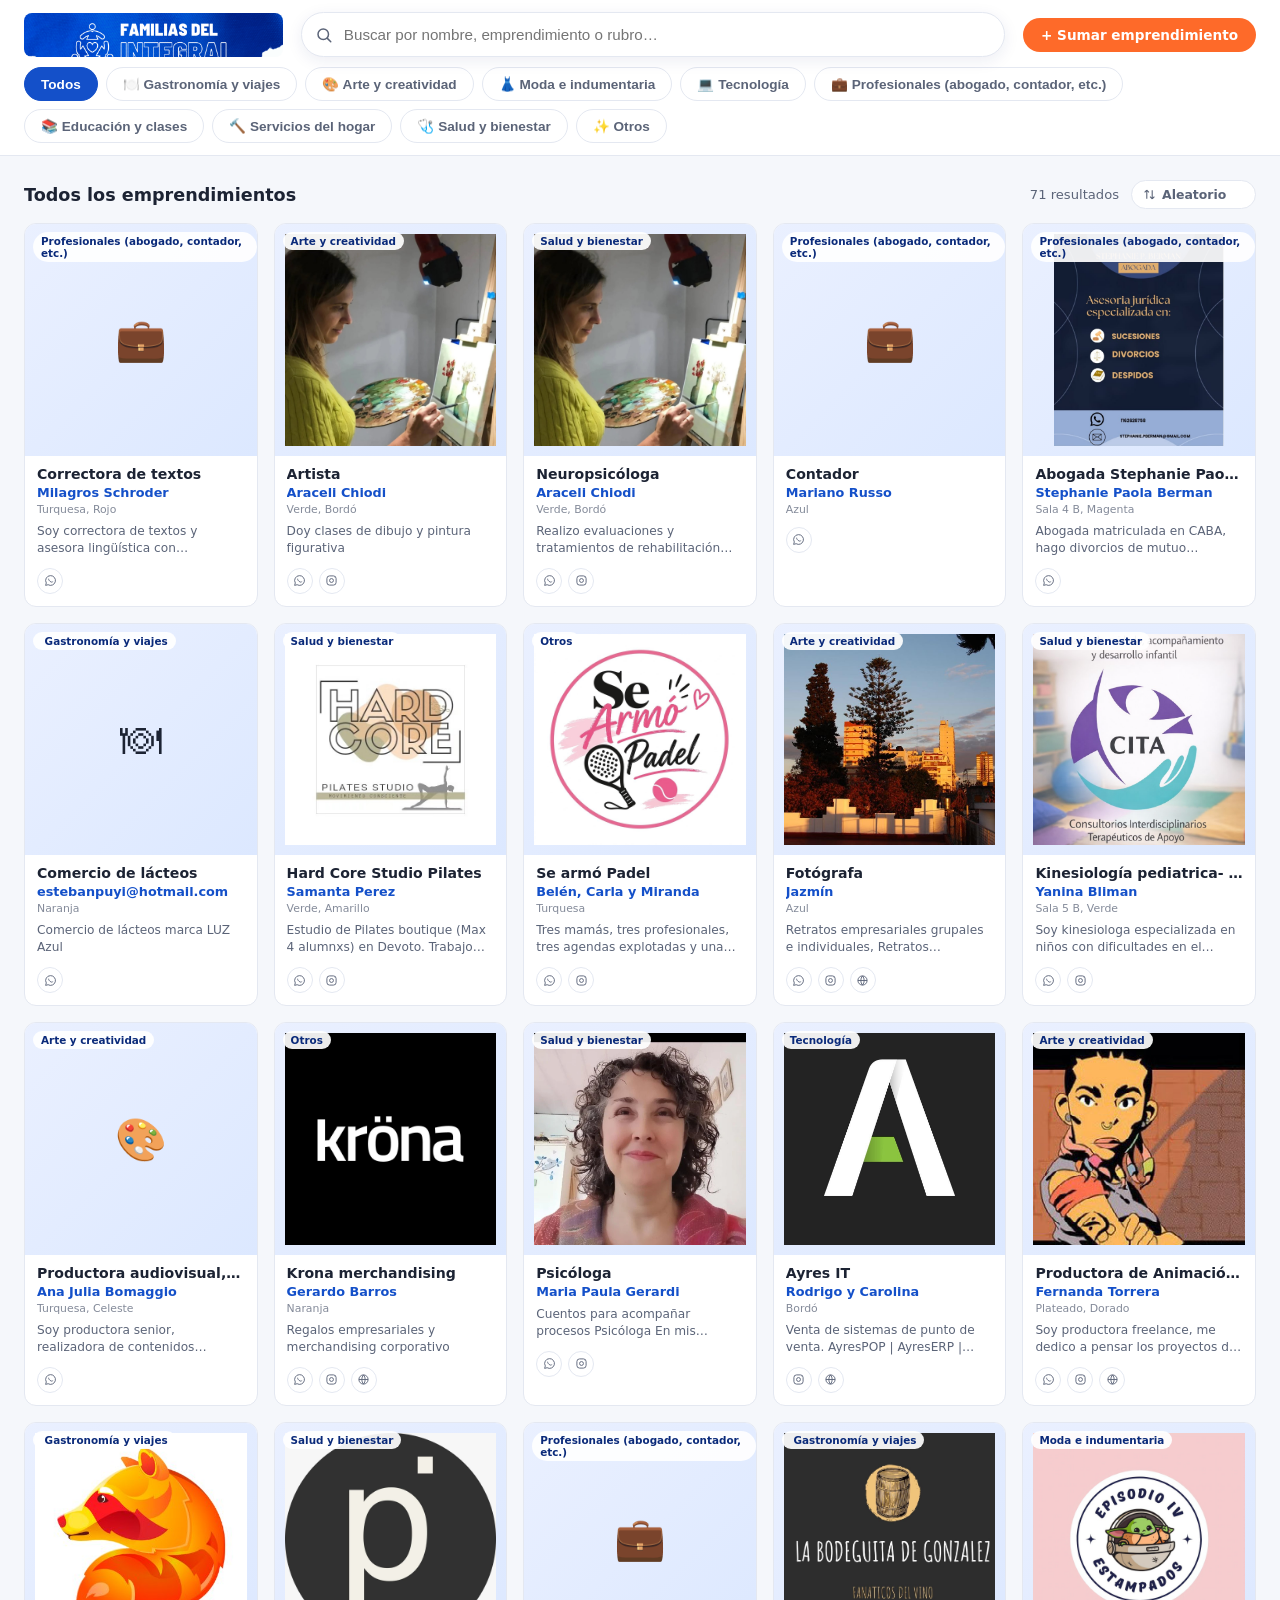
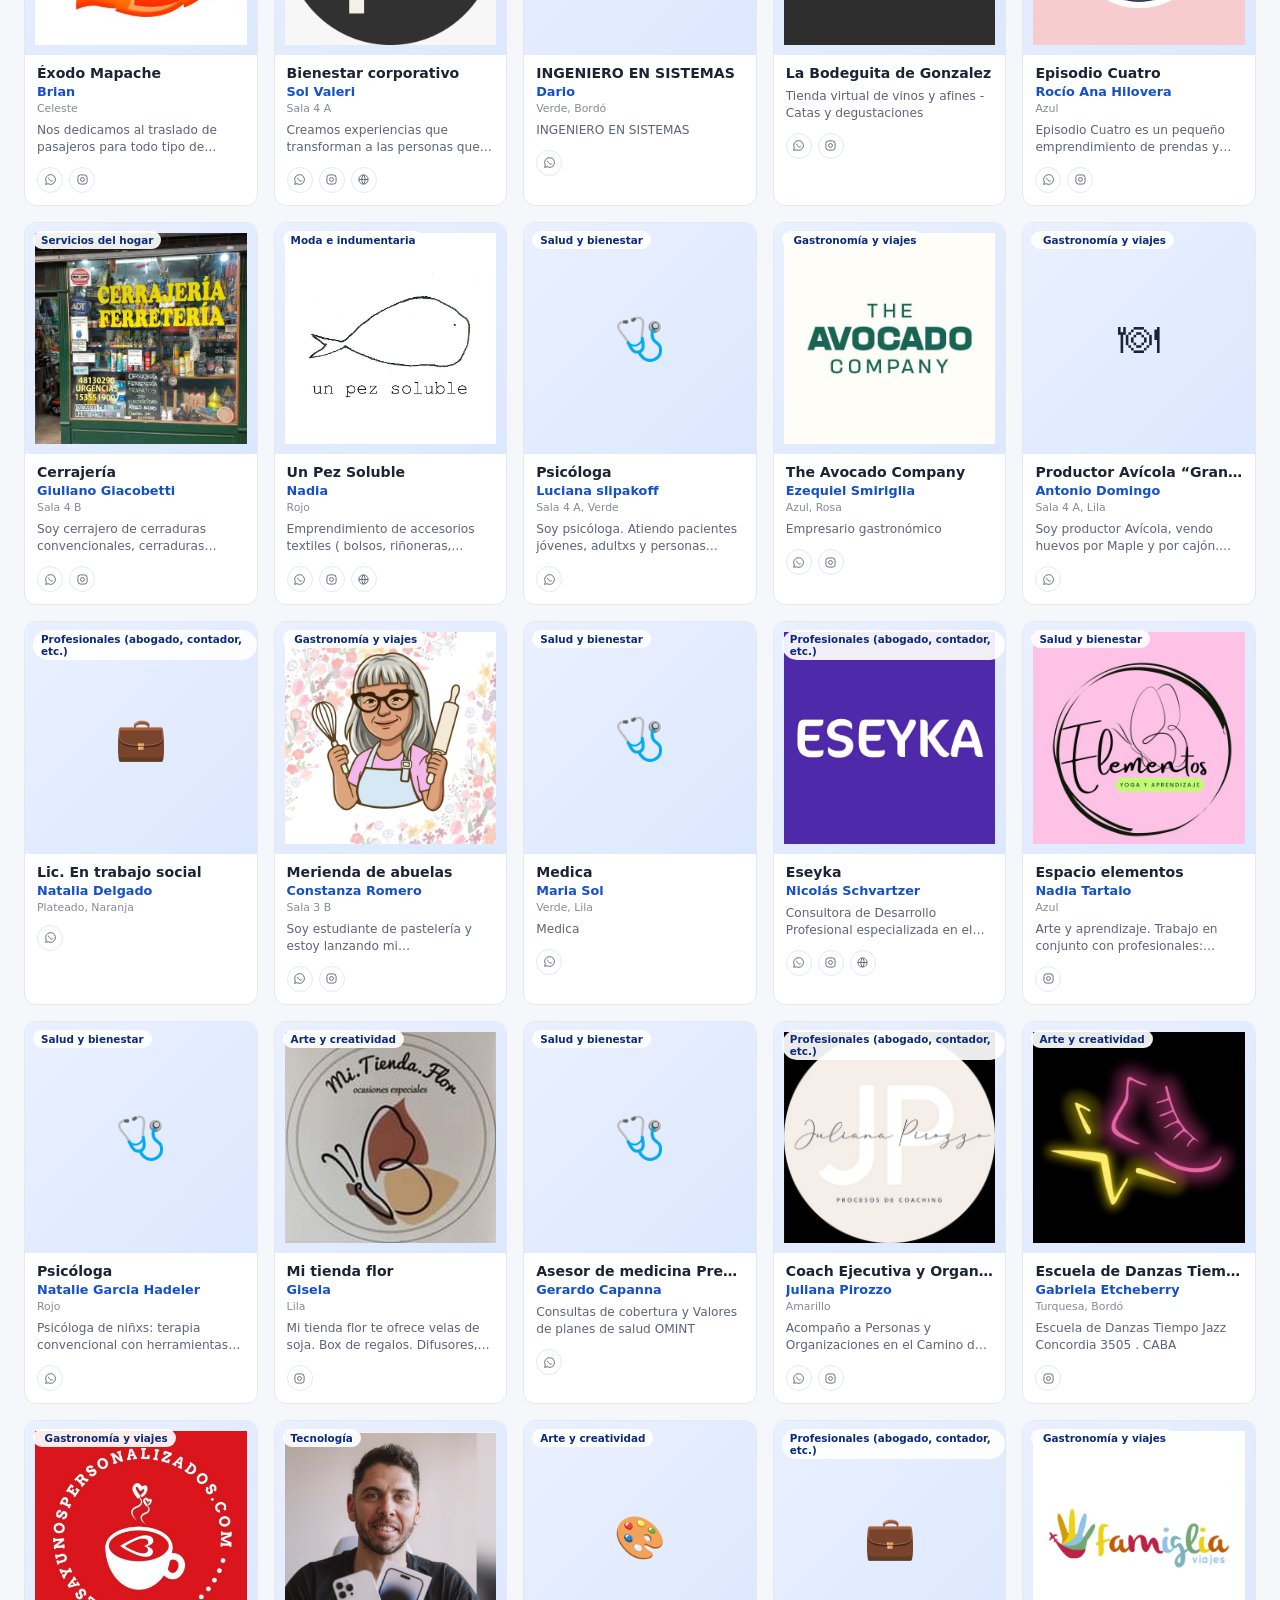
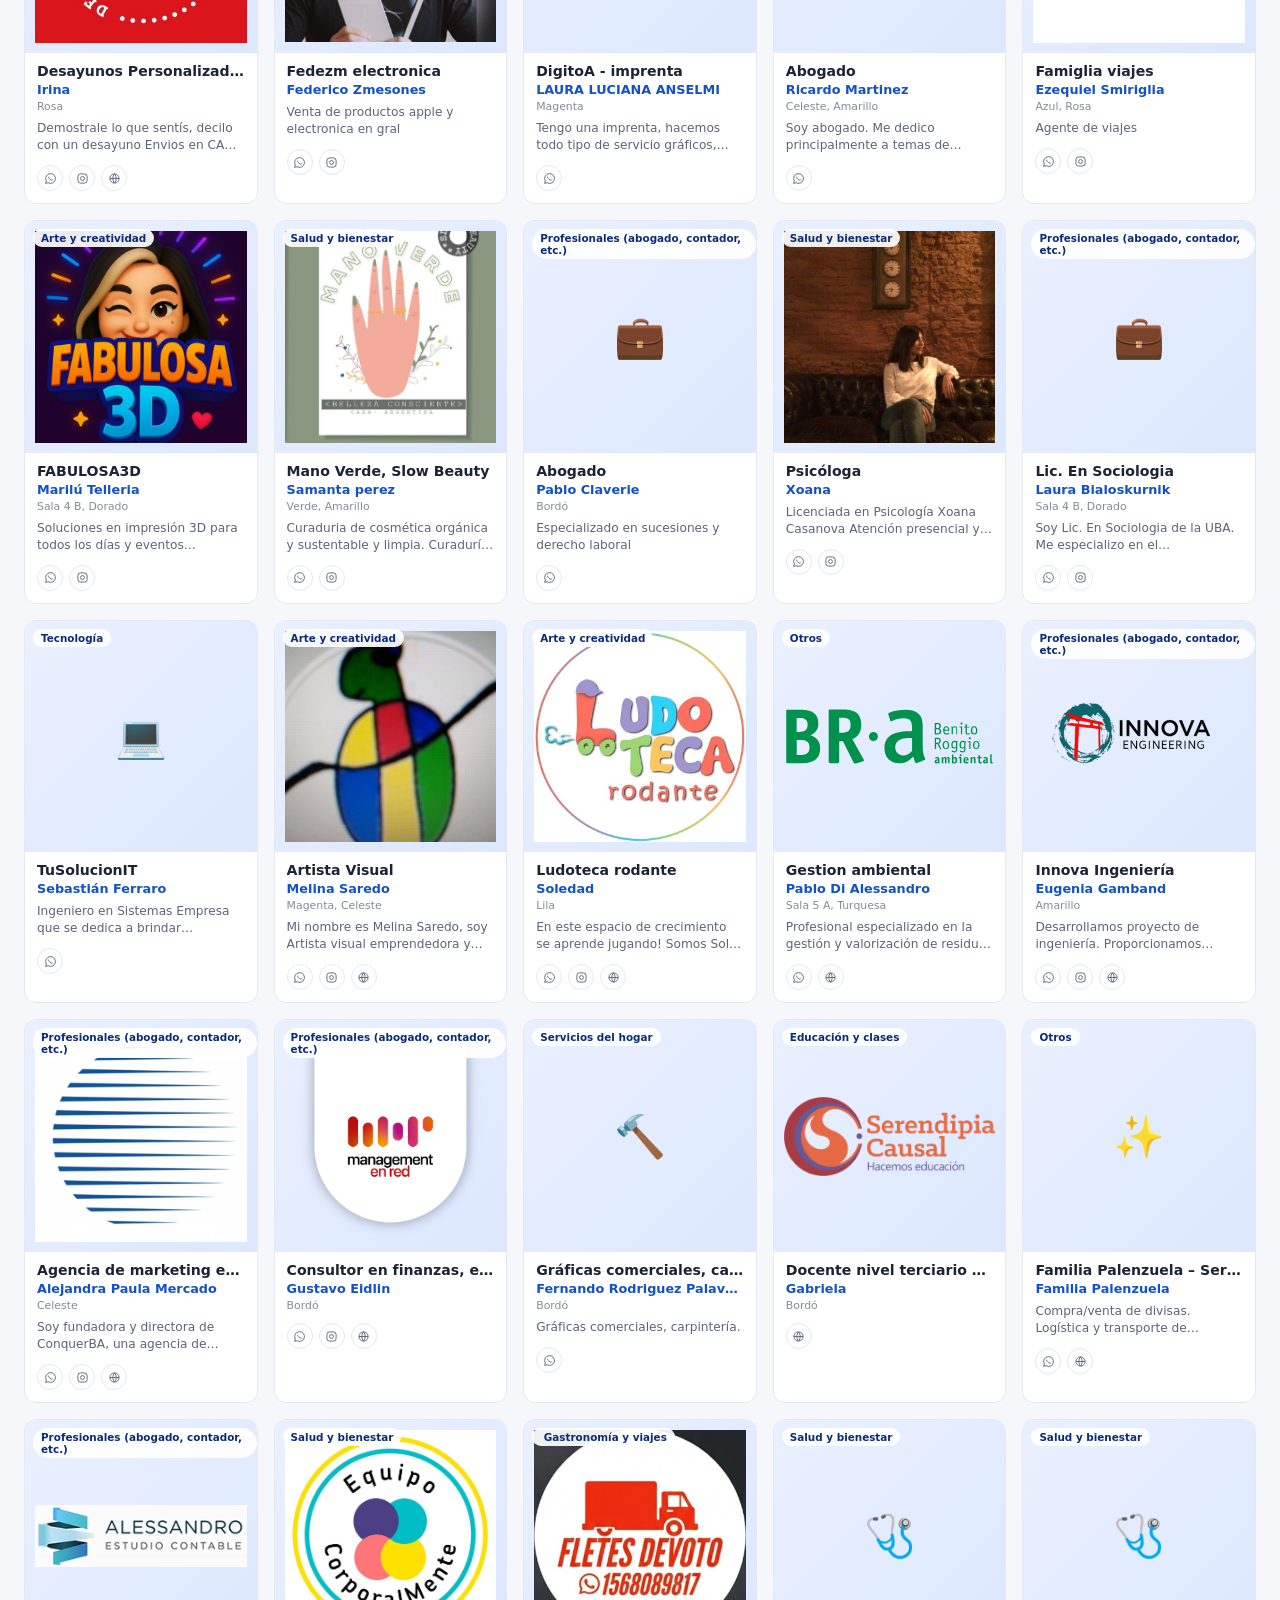
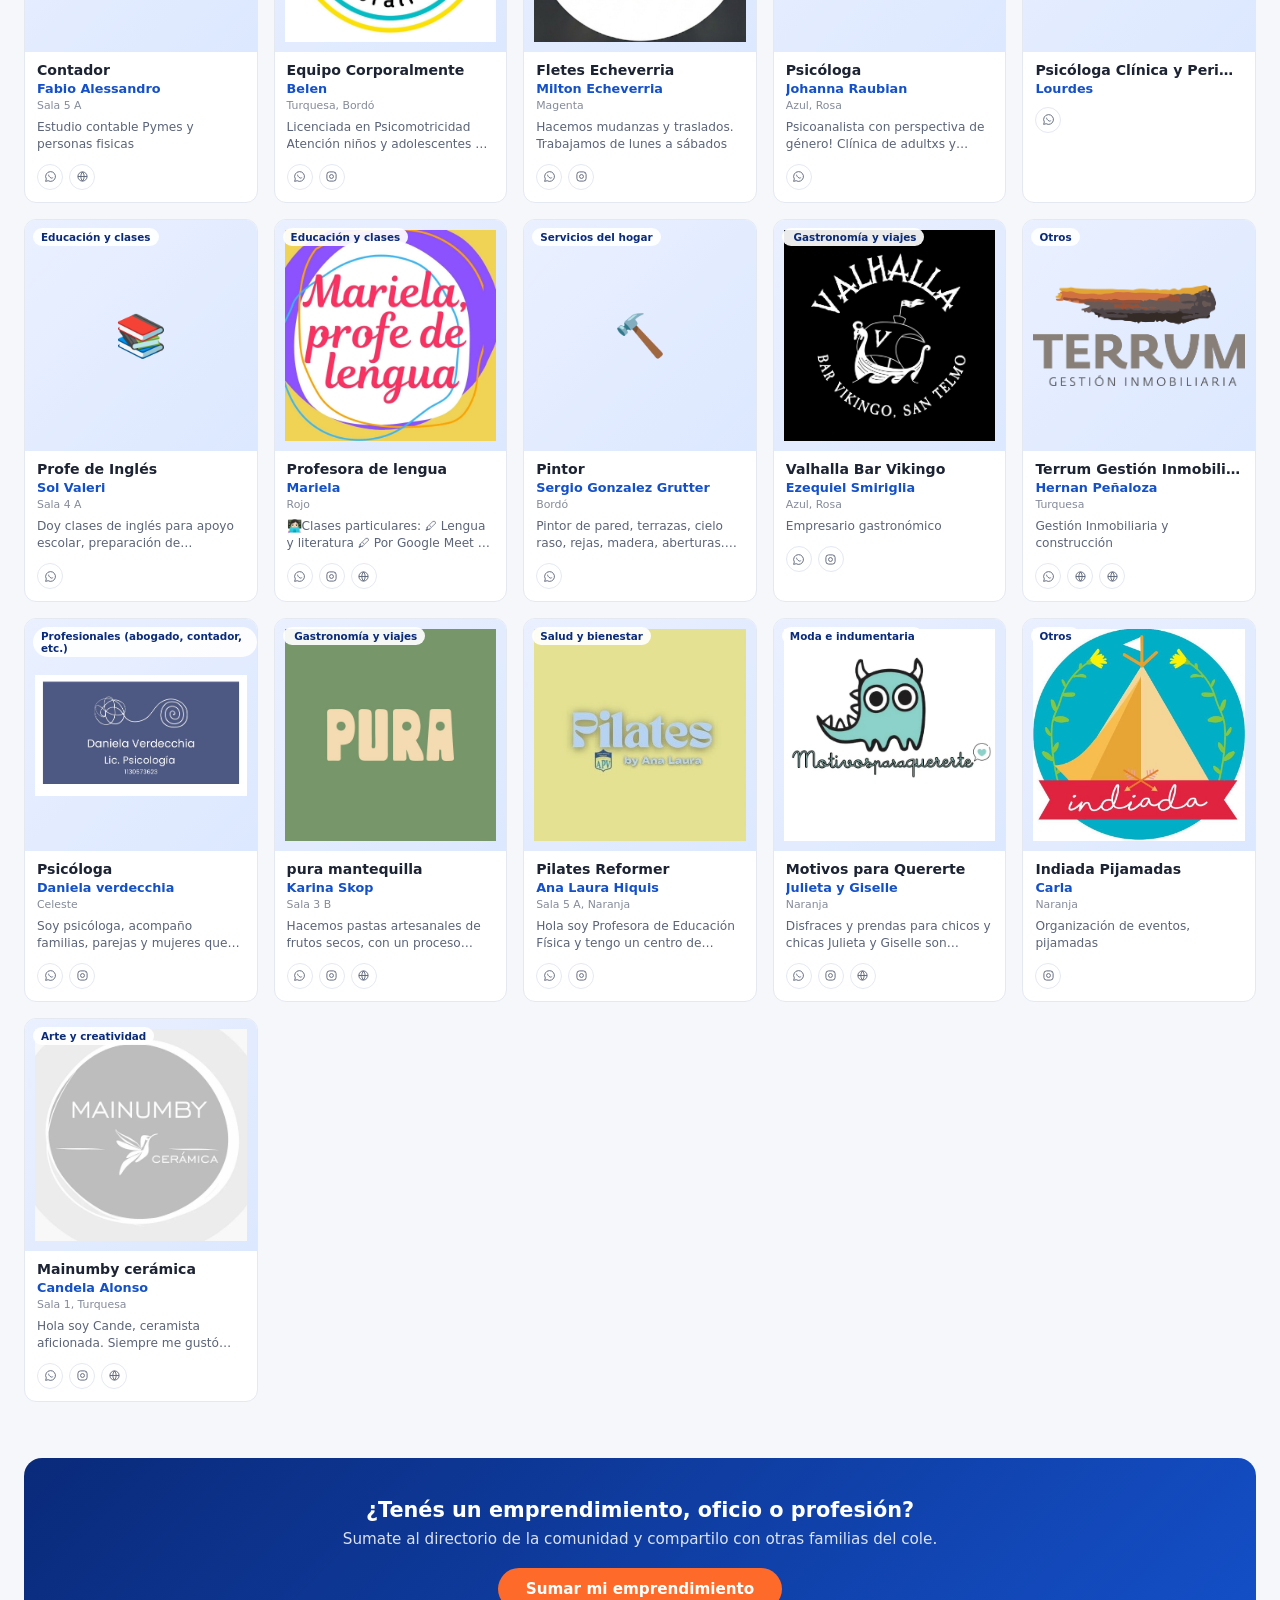
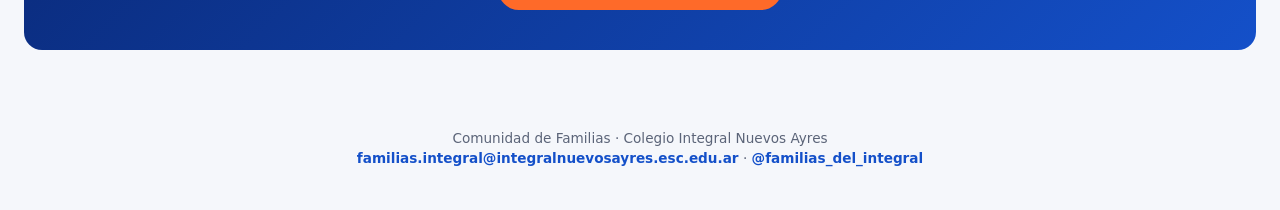
==== index.html @ 21d252cc "Add files via upload" ====
<!DOCTYPE html>
<html lang="es">
<head>
<meta charset="UTF-8">
<meta name="viewport" content="width=device-width, initial-scale=1.0">
<title>Familias del Integral · Directorio de la comunidad</title>
<meta name="description" content="Emprendimientos, oficios y profesiones de la comunidad del Colegio Integral Nuevos Ayres.">
<link rel="icon" href="data:image/svg+xml,<svg xmlns=%22http://www.w3.org/2000/svg%22 viewBox=%220 0 100 100%22><text y=%22.9em%22 font-size=%2290%22>💙</text></svg>">
<link rel="stylesheet" href="style.css">
</head>
<body>

<header class="topbar">
  <div class="topbar__inner">
    <img class="topbar__logo" src="header-nav-crop.png" alt="Familias del Integral">
    <div class="search-wrap search-wrap--inline">
      <svg class="search-icon" viewBox="0 0 24 24" aria-hidden="true"><circle cx="11" cy="11" r="7" fill="none" stroke="currentColor" stroke-width="2"/><line x1="16.5" y1="16.5" x2="21" y2="21" stroke="currentColor" stroke-width="2" stroke-linecap="round"/></svg>
      <input id="search" type="text" placeholder="Buscar por nombre, emprendimiento o rubro…" autocomplete="off">
    </div>
    <a class="btn-primary btn-primary--sm" id="formLinkTop" href="#" target="_blank" rel="noopener">+ Sumar emprendimiento</a>
  </div>
  <div class="topbar__chips">
    <div id="chips" class="chips" role="tablist" aria-label="Filtrar por rubro">
      <!-- chips insertados por JS -->
    </div>
  </div>
</header>

<main class="page">

  <div class="section-row">
    <h2 id="sectionTitle" class="section-title">Todos los emprendimientos</h2>
    <div class="section-row__right">
      <p id="count" class="count"></p>
      <div class="sort-select-wrap">
        <svg class="sort-select-icon" viewBox="0 0 24 24" fill="none" stroke="currentColor" stroke-width="2" aria-hidden="true"><path d="M7 4v16M7 4 3 8M7 4l4 4"/><path d="M17 20V4M17 20l4-4M17 20l-4-4"/></svg>
        <select id="sortSelect" class="sort-select" aria-label="Ordenar resultados">
          <option value="random">Aleatorio</option>
          <option value="az">A → Z</option>
          <option value="za">Z → A</option>
        </select>
      </div>
    </div>
  </div>

  <section id="grid" class="grid" aria-live="polite">
    <!-- tarjetas insertadas por JS -->
  </section>

  <div id="empty" class="empty" hidden>
    <p>No encontramos resultados para tu búsqueda 🔍</p>
    <button id="clearFilters" class="btn-ghost">Ver todos</button>
  </div>

  <div id="loading" class="loading">
    <div class="spinner"></div>
    <p>Cargando el directorio…</p>
  </div>

  <section class="cta">
    <h2>¿Tenés un emprendimiento, oficio o profesión?</h2>
    <p>Sumate al directorio de la comunidad y compartilo con otras familias del cole.</p>
    <a class="btn-primary" id="formLink" href="#" target="_blank" rel="noopener">Sumar mi emprendimiento</a>
  </section>

</main>

<div id="modalOverlay" class="modal-overlay" hidden>
  <div class="modal" id="modal" role="dialog" aria-modal="true">
    <button class="modal__close" id="modalClose" aria-label="Cerrar">✕</button>
    <div id="modalContent"></div>
  </div>
</div>

<div id="zoomOverlay" class="zoom-overlay" hidden>
  <div id="zoomImage" class="zoom-overlay__image"></div>
  <button class="zoom-overlay__close" id="zoomClose" aria-label="Cerrar">✕</button>
</div>

<footer class="footer">
  <p>Comunidad de Familias · Colegio Integral Nuevos Ayres</p>
  <p>
    <a href="mailto:familias.integral@integralnuevosayres.esc.edu.ar">familias.integral@integralnuevosayres.esc.edu.ar</a>
    ·
    <a href="https://www.instagram.com/familias_del_integral/" target="_blank" rel="noopener">@familias_del_integral</a>
  </p>
</footer>

<script src="script.js"></script>
</body>
</html>
---- style.css ----
:root{
  --blue-deep:#0a2a7a;
  --blue:#1450c9;
  --blue-light:#2e6bef;
  --orange:#fe6a29;
  --bg:#f5f7fb;
  --card:#ffffff;
  --ink:#1c2333;
  --ink-soft:#5b6478;
  --border:#e4e8f1;
  --radius:18px;
  --shadow:0 4px 16px rgba(20,40,110,0.08);
  --shadow-hover:0 10px 28px rgba(20,40,110,0.14);
  font-family:'Segoe UI',system-ui,-apple-system,Roboto,Helvetica,Arial,sans-serif;
}

*{box-sizing:border-box;}
html,body{margin:0;padding:0;}
body{
  background:var(--bg);
  color:var(--ink);
  -webkit-font-smoothing:antialiased;
}
a{color:var(--blue);}
img{max-width:100%;display:block;}

/* ---------- TOPBAR (fijo, con logo + búsqueda + chips) ---------- */
.topbar{
  position:sticky;
  top:0;
  z-index:50;
  background:#fff;
  border-bottom:1px solid var(--border);
  padding:12px 24px;
}
.topbar__inner{
  max-width:1280px;
  margin:0 auto;
  display:flex;
  align-items:center;
  gap:18px;
}
.topbar__logo{
  height:44px;
  width:auto;
  flex-shrink:0;
  border-radius:8px;
}
.topbar__chips{
  max-width:1280px;
  margin:10px auto 0;
}

/* ---------- LAYOUT ---------- */
.page{
  max-width:1280px;
  margin:0 auto;
  padding:24px 24px 40px;
}

/* ---------- BÚSQUEDA ---------- */
.search-wrap{
  position:relative;
  max-width:520px;
}
.search-wrap--inline{
  flex:1;
  max-width:960px;
}
.search-wrap--inline #search{
  width:100%;
}
.search-icon{
  position:absolute;
  left:14px;
  top:50%;
  transform:translateY(-50%);
  width:18px;
  height:18px;
  color:var(--ink-soft);
}
#search{
  width:100%;
  padding:13px 16px 13px 42px;
  border-radius:999px;
  border:1px solid var(--border);
  background:var(--card);
  font-size:0.95rem;
  box-shadow:var(--shadow);
  outline:none;
  transition:box-shadow .15s ease, border-color .15s ease;
}
#search:focus{
  border-color:var(--blue-light);
  box-shadow:0 0 0 3px rgba(46,107,239,0.15);
}
.chips{
  display:flex;
  flex-wrap:wrap;
  gap:8px;
}
.chip{
  border:1px solid var(--border);
  background:var(--card);
  color:var(--ink-soft);
  padding:8px 16px;
  border-radius:999px;
  font-size:0.85rem;
  font-weight:600;
  cursor:pointer;
  transition:all .15s ease;
  white-space:nowrap;
}
.chip:hover{border-color:var(--blue-light);color:var(--blue);}
.chip.active{
  background:var(--blue);
  border-color:var(--blue);
  color:#fff;
}

.section-row{
  display:flex;
  align-items:center;
  justify-content:space-between;
  gap:12px;
  margin-bottom:14px;
}
.section-title{
  font-size:1.1rem;
  font-weight:800;
  color:var(--ink);
  margin:0;
}
.section-row__right{
  display:flex;
  align-items:center;
  gap:12px;
}
.count{
  color:var(--ink-soft);
  font-size:0.82rem;
  margin:0;
  white-space:nowrap;
}
.sort-select-wrap{
  position:relative;
  display:inline-flex;
  align-items:center;
}
.sort-select-icon{
  width:13px;
  height:13px;
  position:absolute;
  left:12px;
  color:var(--ink-soft);
  pointer-events:none;
}
.sort-select{
  appearance:none;
  border:1px solid var(--border);
  background:var(--card);
  color:var(--ink-soft);
  padding:6px 28px 6px 30px;
  border-radius:999px;
  font-size:0.78rem;
  font-weight:700;
  cursor:pointer;
  font-family:inherit;
  transition:all .15s ease;
}
.sort-select:hover{border-color:var(--blue-light);color:var(--blue);}

/* ---------- GRID / CARDS ---------- */
.grid{
  display:grid;
  grid-template-columns:repeat(auto-fill,minmax(220px,1fr));
  gap:16px;
}
.card{
  background:var(--card);
  border:1px solid var(--border);
  border-radius:12px;
  overflow:hidden;
  display:flex;
  flex-direction:column;
  cursor:pointer;
  transition:transform .15s ease, box-shadow .15s ease;
}
.card:hover{
  transform:translateY(-2px);
  box-shadow:var(--shadow-hover);
}
.card__media{
  width:100%;
  aspect-ratio:1/1;
  position:relative;
  background:linear-gradient(135deg,#eaf0ff,#dce8ff);
  display:flex;
  align-items:center;
  justify-content:center;
  overflow:hidden;
}
.card__media img{
  width:100%;
  height:100%;
  object-fit:contain;
  padding:10px;
}
.card__media-fallback{
  font-size:2.6rem;
}
.card__category--overlay{
  position:absolute;
  top:8px;
  left:8px;
  font-size:0.65rem;
  font-weight:700;
  color:var(--blue-deep);
  background:rgba(255,255,255,0.92);
  padding:3px 8px;
  border-radius:999px;
}
.card__body{
  padding:10px 12px 12px;
  display:flex;
  flex-direction:column;
  gap:3px;
  flex:1;
}
.card__category{
  display:inline-block;
  align-self:flex-start;
  font-size:0.72rem;
  font-weight:700;
  color:var(--blue);
  background:#eaf0ff;
  padding:4px 10px;
  border-radius:999px;
}
.card__name{
  font-size:0.88rem;
  font-weight:800;
  margin:0;
  color:var(--ink);
  white-space:nowrap;
  overflow:hidden;
  text-overflow:ellipsis;
}
.card__person{
  font-size:0.8rem;
  font-weight:600;
  color:var(--blue);
  margin:0;
  white-space:nowrap;
  overflow:hidden;
  text-overflow:ellipsis;
}
.card__sala{
  font-size:0.68rem;
  color:var(--ink-soft);
  opacity:0.75;
}
.card__desc{
  font-size:0.76rem;
  color:var(--ink-soft);
  line-height:1.4;
  margin:4px 0 0;
  display:-webkit-box;
  -webkit-line-clamp:2;
  -webkit-box-orient:vertical;
  overflow:hidden;
}
.card__meta{
  font-size:0.76rem;
  color:var(--ink-soft);
  margin:2px 0 0;
}
.card__links{
  margin-top:8px;
  display:flex;
  gap:6px;
}
.card__link-icon{
  width:26px;
  height:26px;
  border-radius:50%;
  border:1px solid var(--border);
  display:flex;
  align-items:center;
  justify-content:center;
  color:var(--ink-soft);
  flex-shrink:0;
  text-decoration:none;
  transition:all .15s ease;
}
.card__link-icon svg{width:13px;height:13px;flex-shrink:0;}
.card__link-icon:hover{border-color:var(--blue-light);color:var(--blue);}
.card__link-icon--whatsapp:hover{border-color:#25D366;color:#1aa64c;}
.card__link-icon--instagram:hover{border-color:#d6249f;color:#c0198a;}

/* ---------- LINKS DEL MODAL (lista vertical con texto) ---------- */
.modal__links{
  display:flex;
  flex-direction:column;
  gap:10px;
  margin-top:4px;
}
.modal__link{
  display:flex;
  align-items:center;
  gap:8px;
  font-size:0.9rem;
  font-weight:600;
  text-decoration:none;
  color:var(--ink-soft);
  transition:color .15s ease;
}
.modal__link svg{width:17px;height:17px;flex-shrink:0;}
.modal__link:hover{color:var(--blue);}
.modal__link--whatsapp:hover{color:#1aa64c;}
.modal__link--instagram:hover{color:#c0198a;}

/* ---------- EMPTY / LOADING ---------- */
.empty,.loading{
  text-align:center;
  padding:60px 20px;
  color:var(--ink-soft);
}
.spinner{
  width:34px;height:34px;
  margin:0 auto 14px;
  border-radius:50%;
  border:3px solid var(--border);
  border-top-color:var(--blue);
  animation:spin .8s linear infinite;
}
@keyframes spin{to{transform:rotate(360deg);}}
.btn-ghost{
  margin-top:10px;
  background:none;
  border:1px solid var(--border);
  padding:9px 18px;
  border-radius:999px;
  cursor:pointer;
  font-weight:600;
  color:var(--blue);
}

/* ---------- CTA ---------- */
.cta{
  text-align:center;
  margin:56px 0 10px;
  padding:40px 24px;
  border-radius:var(--radius);
  background:linear-gradient(135deg,var(--blue-deep),var(--blue));
  color:#fff;
}
.cta h2{margin:0 0 8px;font-size:1.3rem;}
.cta p{margin:0 0 20px;color:rgba(255,255,255,0.85);font-size:0.95rem;}
.btn-primary{
  display:inline-block;
  background:var(--orange);
  color:#fff;
  font-weight:700;
  padding:12px 28px;
  border-radius:999px;
  text-decoration:none;
  font-size:0.95rem;
  transition:filter .15s ease;
}
.btn-primary:hover{filter:brightness(1.06);}
.btn-primary--sm{
  margin-left:auto;
  white-space:nowrap;
  padding:9px 18px;
  font-size:0.85rem;
}

/* ---------- FOOTER ---------- */
.footer{
  text-align:center;
  padding:26px 20px 40px;
  color:var(--ink-soft);
  font-size:0.85rem;
}
.footer a{color:var(--blue);text-decoration:none;font-weight:600;}
.footer p{margin:4px 0;}

/* ---------- MODAL ---------- */
.modal-overlay{
  position:fixed;
  inset:0;
  background:rgba(10,20,50,0.55);
  display:flex;
  align-items:center;
  justify-content:center;
  padding:24px;
  z-index:100;
  animation:fadeIn .15s ease;
}
.modal-overlay[hidden]{display:none;}
@keyframes fadeIn{from{opacity:0;}to{opacity:1;}}
.modal{
  background:var(--card);
  border-radius:var(--radius);
  max-width:560px;
  width:100%;
  max-height:88vh;
  overflow-y:auto;
  box-shadow:var(--shadow-hover);
  position:relative;
  animation:popIn .15s ease;
}
@keyframes popIn{from{transform:translateY(10px);opacity:0;}to{transform:translateY(0);opacity:1;}}
.modal__close{
  position:absolute;
  top:14px;
  right:14px;
  width:34px;
  height:34px;
  border-radius:50%;
  border:none;
  background:rgba(255,255,255,0.9);
  color:var(--ink);
  font-size:1.1rem;
  line-height:1;
  cursor:pointer;
  display:flex;
  align-items:center;
  justify-content:center;
  box-shadow:0 2px 8px rgba(20,40,110,0.18);
  z-index:2;
}
.modal__close:hover{background:#fff;}
.modal__media{
  width:100%;
  aspect-ratio:4/3;
  background:linear-gradient(135deg,#eaf0ff,#dce8ff);
  display:flex;
  align-items:center;
  justify-content:center;
  overflow:hidden;
  border-radius:var(--radius) var(--radius) 0 0;
}
.modal__media img{
  width:100%;
  height:100%;
  object-fit:contain;
  padding:16px;
}
.modal__media .card__media-fallback{
  font-size:4.6rem;
}
.modal__body{
  padding:22px 24px 26px;
  display:flex;
  flex-direction:column;
  gap:10px;
}
.modal__body .card__name{
  font-size:1.3rem;
  white-space:normal;
  overflow:visible;
  text-overflow:unset;
}
.modal__body .card__person{
  font-size:0.95rem;
  font-weight:700;
  white-space:normal;
  overflow:visible;
  text-overflow:unset;
}
.modal__body .card__sala{
  font-size:0.8rem;
}
.modal__desc{
  font-size:0.95rem;
  color:var(--ink-soft);
  line-height:1.55;
  margin:2px 0 0;
  white-space:pre-line;
}

/* ---------- ZOOM DE FOTO (dentro del modal) ---------- */
.zoom-overlay{
  position:fixed;
  inset:0;
  background:rgba(10,20,50,0.85);
  display:flex;
  align-items:center;
  justify-content:center;
  z-index:200;
  cursor:zoom-out;
  padding:40px;
}
.zoom-overlay[hidden]{display:none;}
.zoom-overlay__image{
  width:100%;
  height:100%;
  background-size:contain;
  background-position:center;
  background-repeat:no-repeat;
  box-shadow:0 10px 40px rgba(0,0,0,0.4);
  border-radius:8px;
}
.zoom-overlay__close{
  position:fixed;
  top:20px;
  right:24px;
  width:40px;
  height:40px;
  border-radius:50%;
  border:none;
  background:rgba(255,255,255,0.9);
  color:var(--ink);
  font-size:1.2rem;
  cursor:pointer;
  display:flex;
  align-items:center;
  justify-content:center;
  z-index:201;
}

/* ---------- RESPONSIVE ---------- */
@media (max-width:720px){
  .topbar__inner{flex-wrap:wrap;}
  .search-wrap--inline{order:2;flex:1 1 100%;max-width:none;}
  .btn-primary--sm{order:3;margin-left:0;}
}
@media (max-width:560px){
  .grid{grid-template-columns:repeat(2,1fr);}
}
@media (max-width:380px){
  .grid{grid-template-columns:1fr;}
}
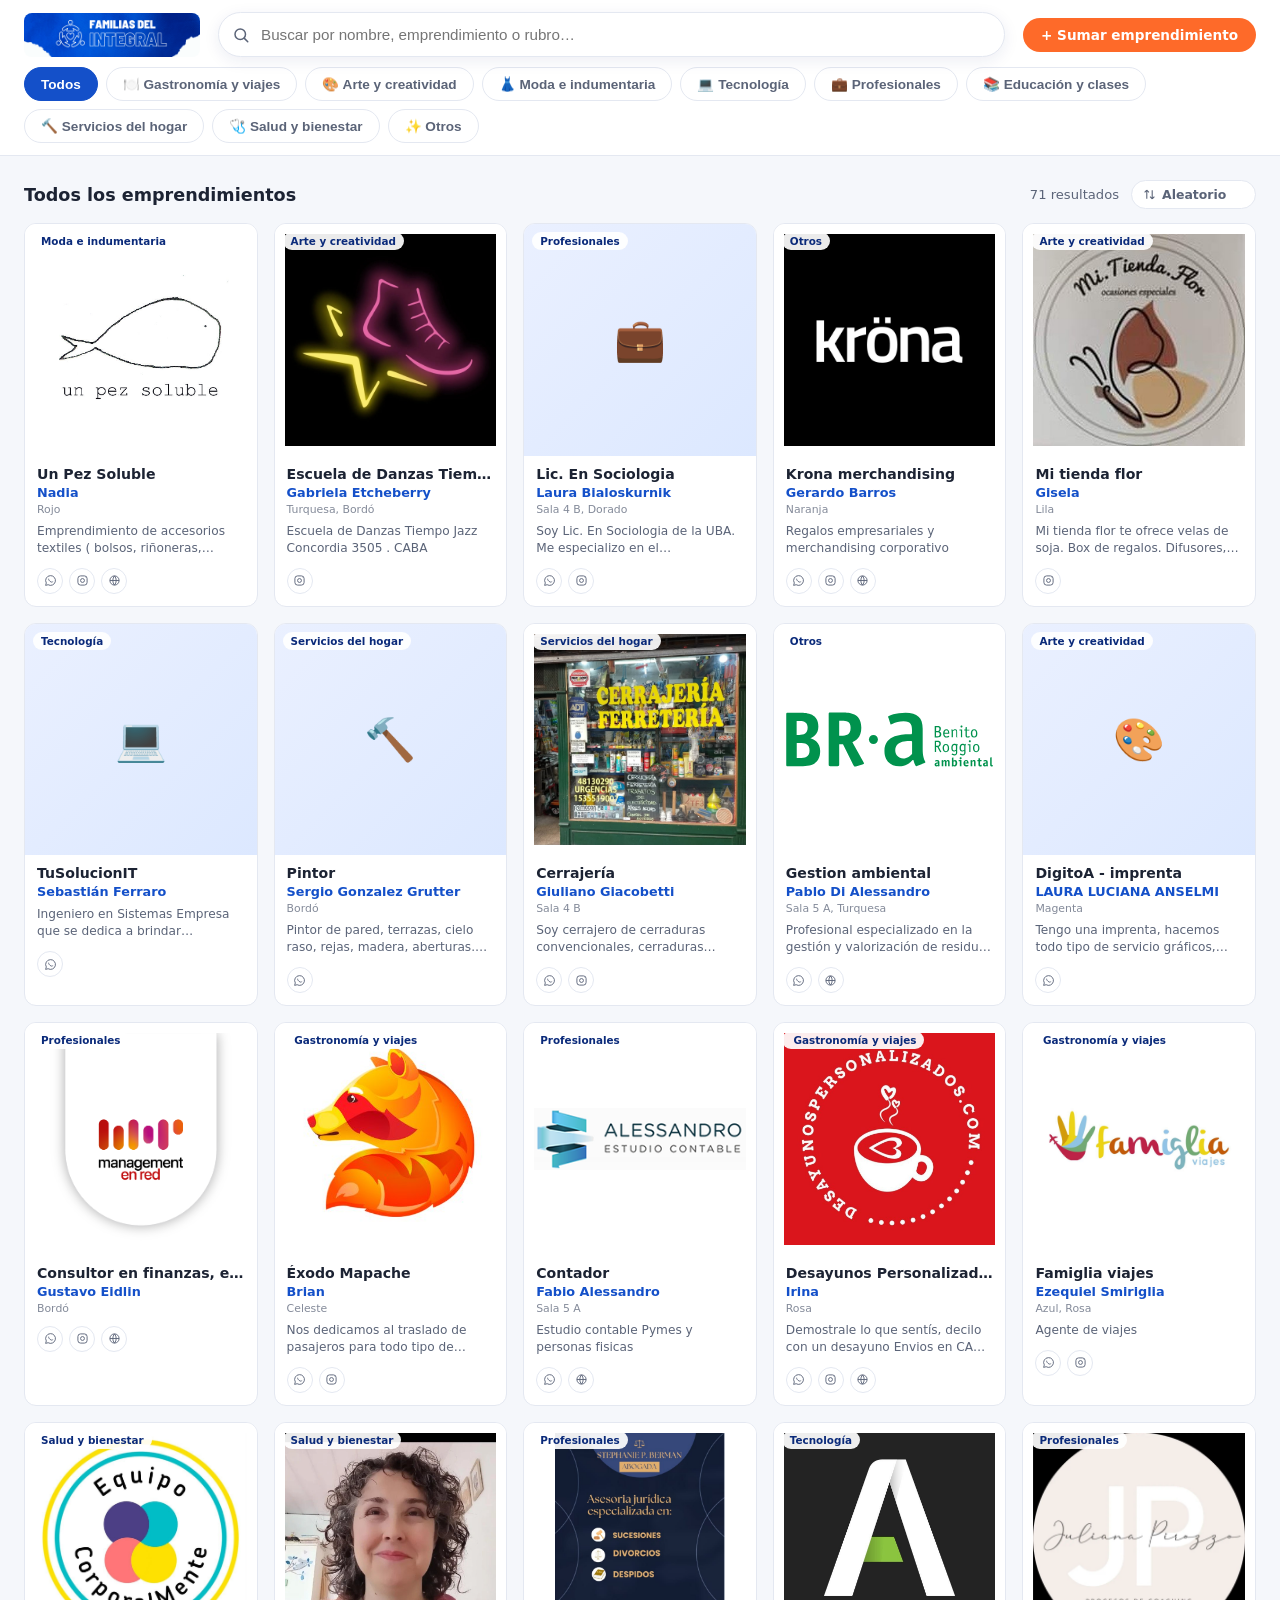
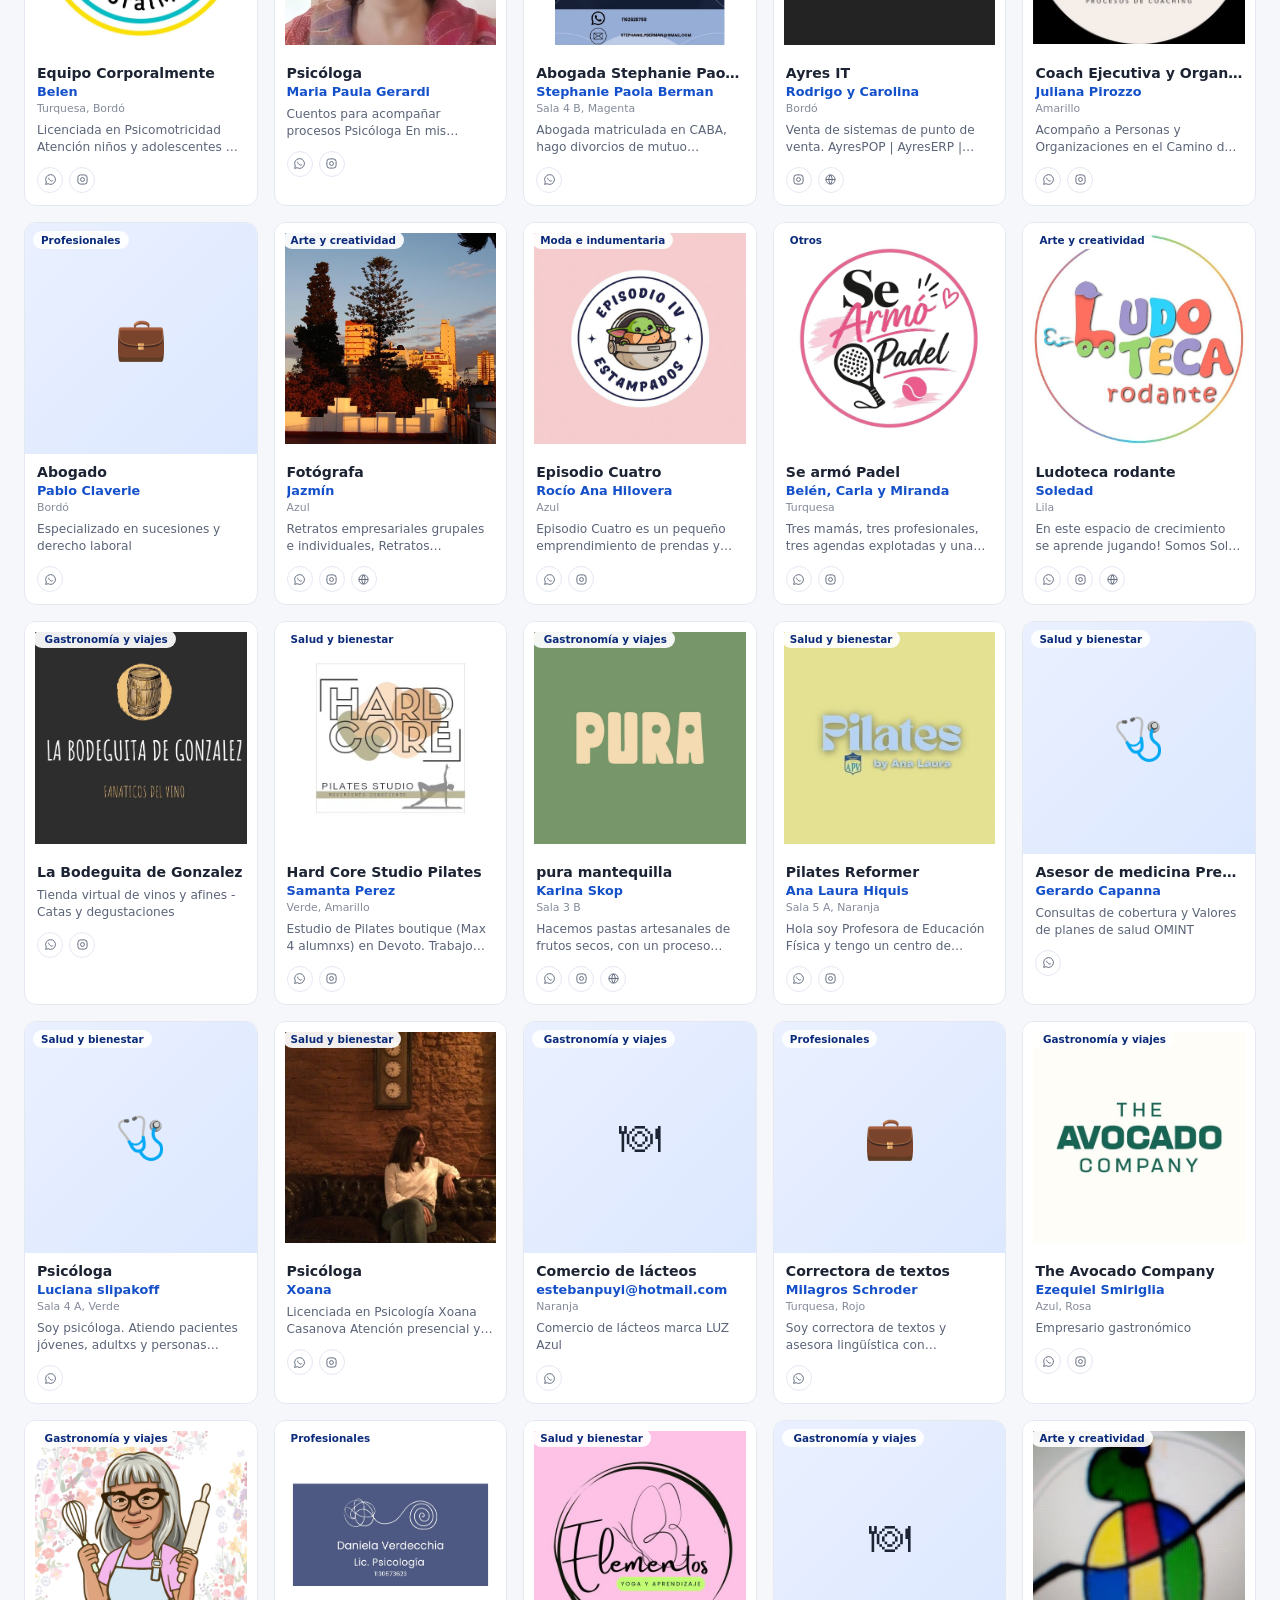
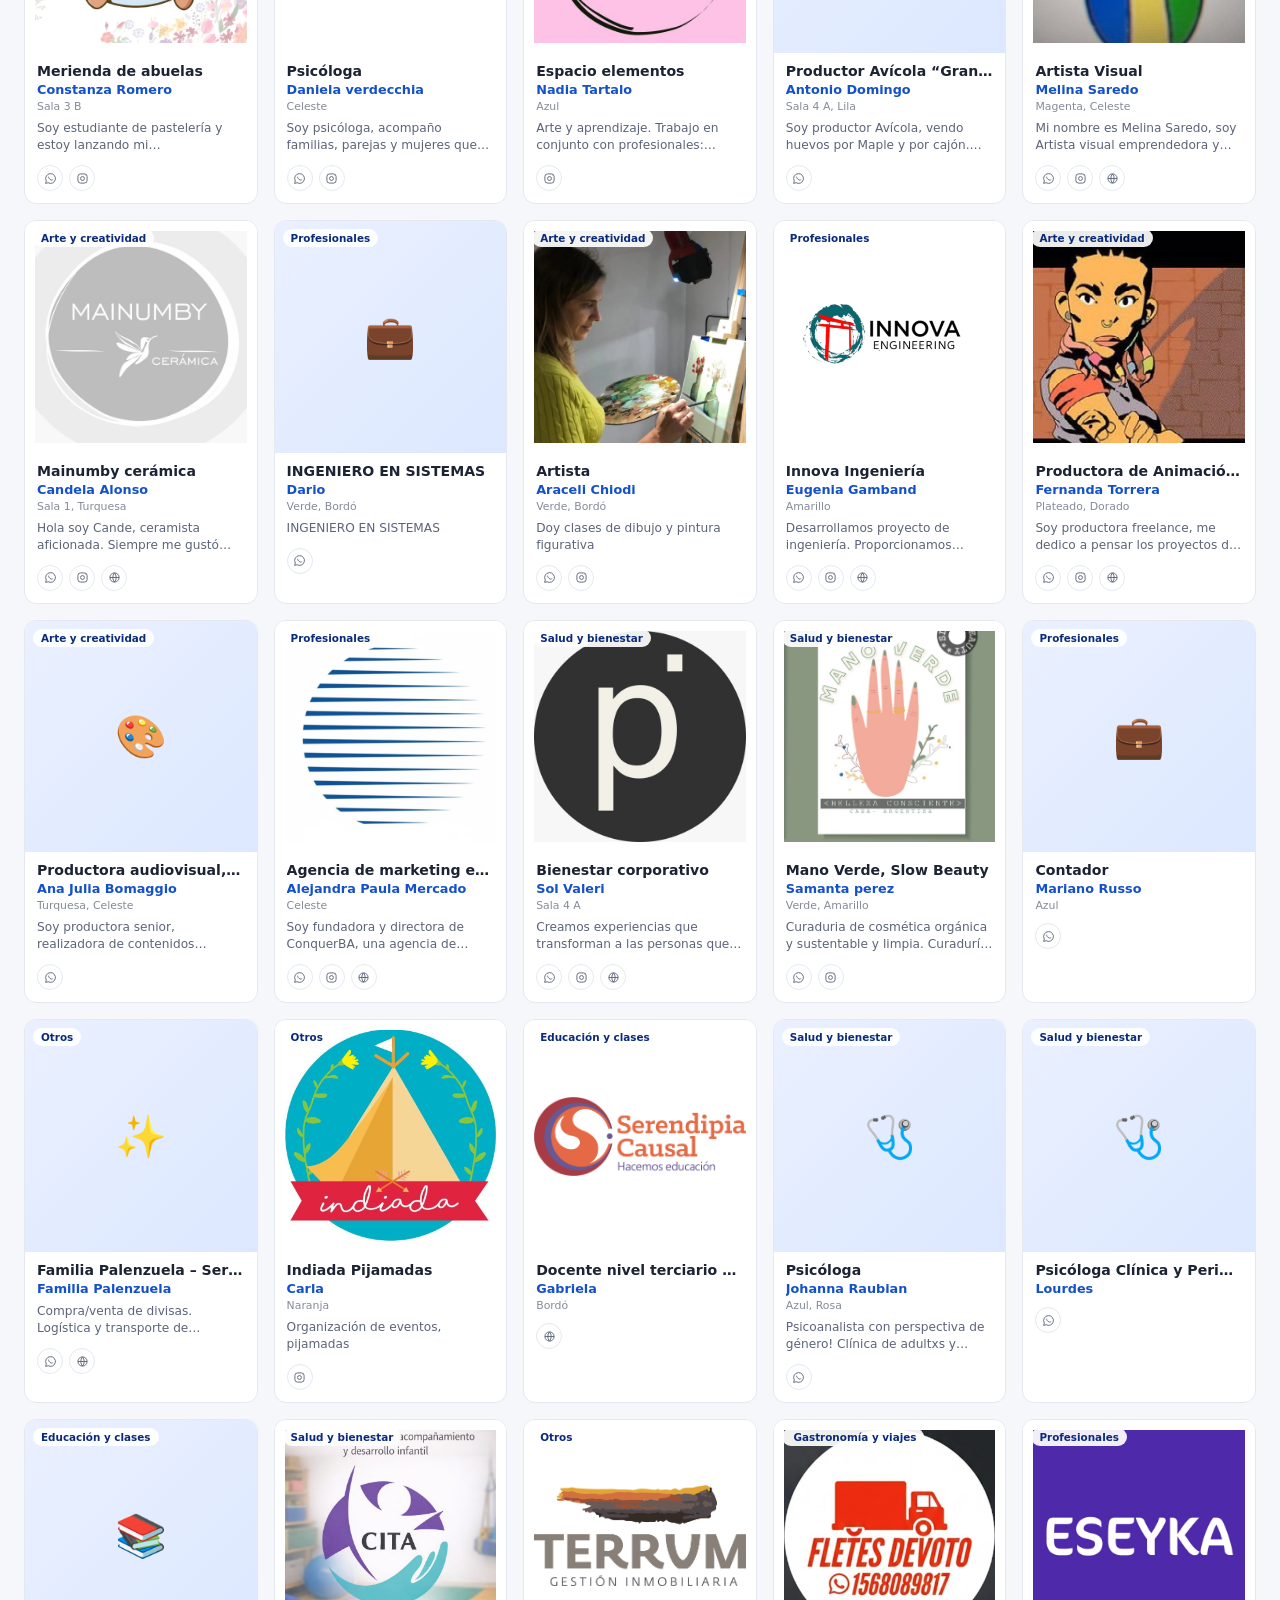
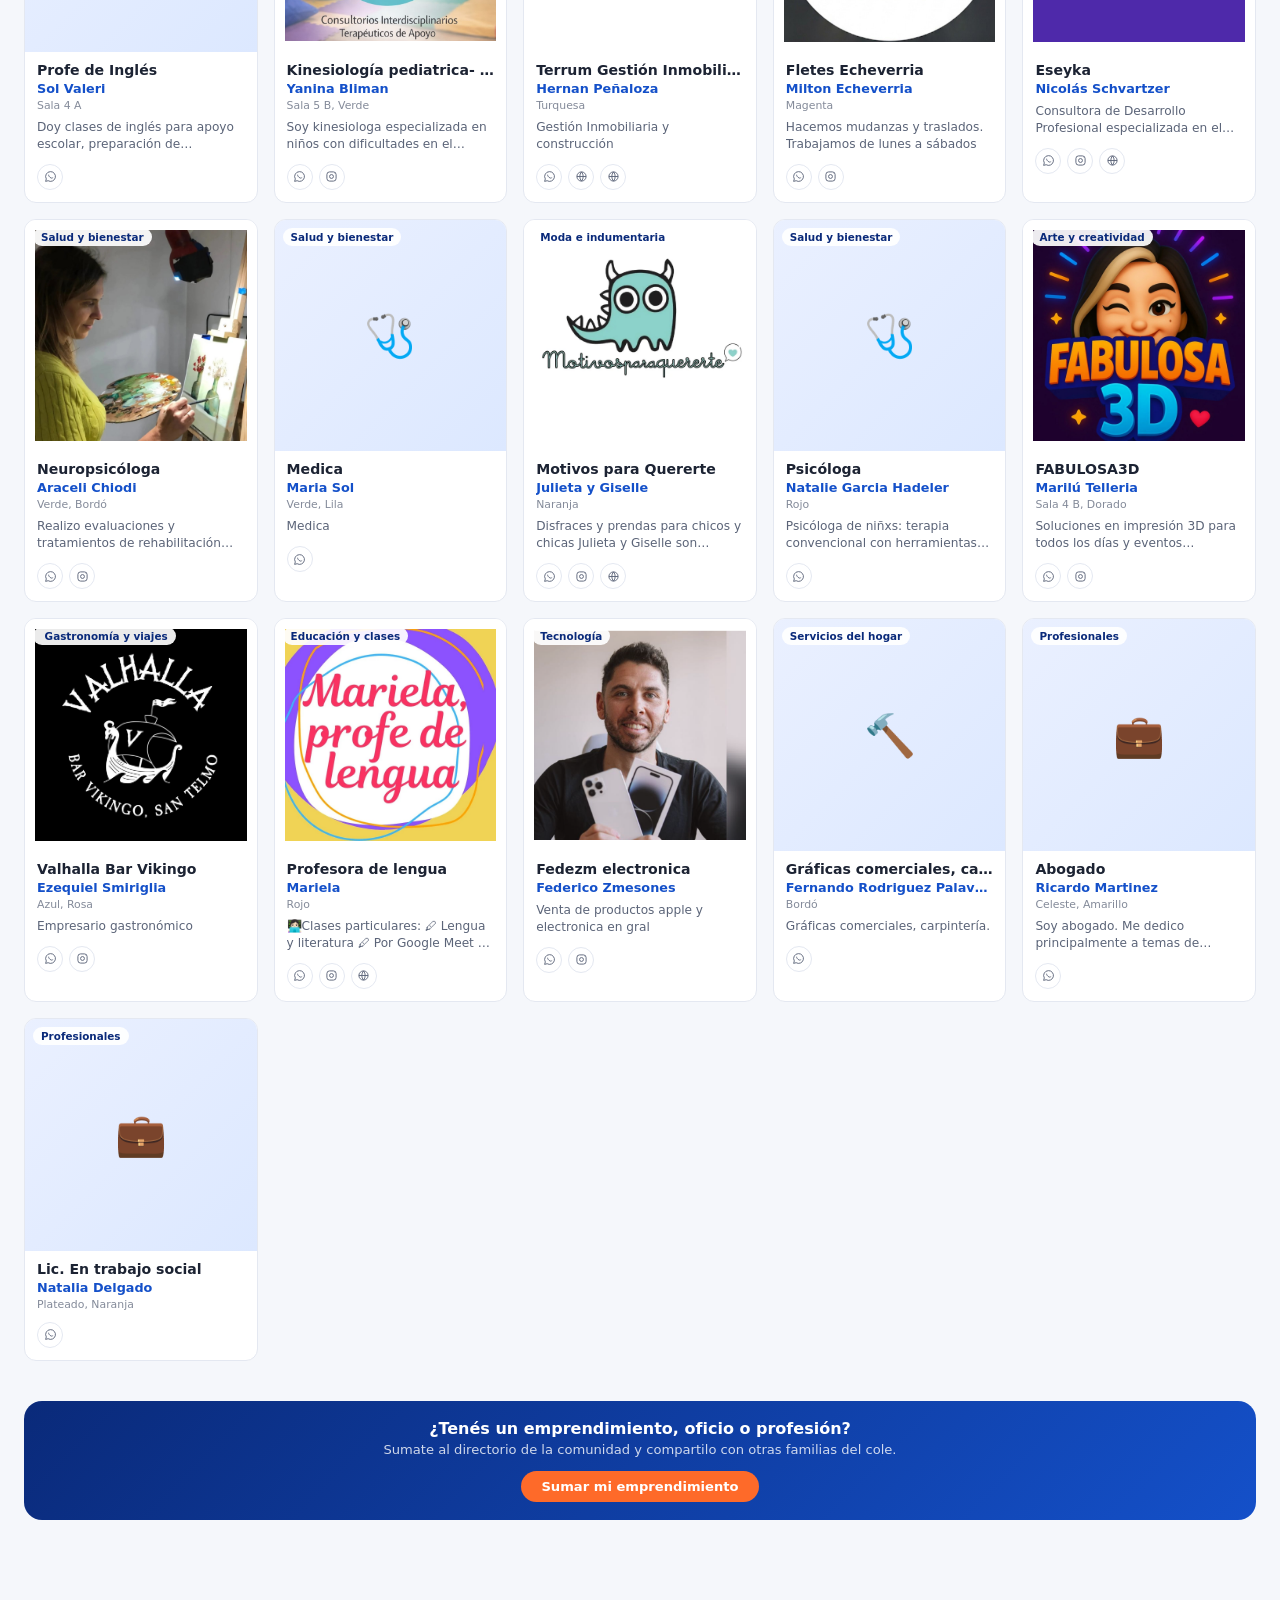
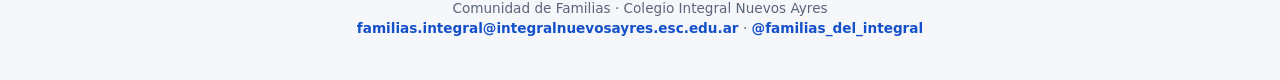
==== commit 570e1b9d: "Add files via upload" ====
--- a/index.html
+++ b/index.html
@@ -12,7 +12,7 @@
 
 <header class="topbar">
   <div class="topbar__inner">
-    <img class="topbar__logo" src="header-nav-crop.png" alt="Familias del Integral">
+    <img class="topbar__logo" src="header.png" alt="Familias del Integral">
     <div class="search-wrap search-wrap--inline">
       <svg class="search-icon" viewBox="0 0 24 24" aria-hidden="true"><circle cx="11" cy="11" r="7" fill="none" stroke="currentColor" stroke-width="2"/><line x1="16.5" y1="16.5" x2="21" y2="21" stroke="currentColor" stroke-width="2" stroke-linecap="round"/></svg>
       <input id="search" type="text" placeholder="Buscar por nombre, emprendimiento o rubro…" autocomplete="off">
--- a/style.css
+++ b/style.css
@@ -194,11 +194,14 @@
   width:100%;
   aspect-ratio:1/1;
   position:relative;
+  background:#fff;
+  display:flex;
+  align-items:center;
+  justify-content:center;
+  overflow:hidden;
+}
+.card__media--empty{
   background:linear-gradient(135deg,#eaf0ff,#dce8ff);
-  display:flex;
-  align-items:center;
-  justify-content:center;
-  overflow:hidden;
 }
 .card__media img{
   width:100%;
@@ -349,14 +352,15 @@
 /* ---------- CTA ---------- */
 .cta{
   text-align:center;
-  margin:56px 0 10px;
-  padding:40px 24px;
+  margin:40px 0 10px;
+  padding:18px 24px;
   border-radius:var(--radius);
   background:linear-gradient(135deg,var(--blue-deep),var(--blue));
   color:#fff;
 }
-.cta h2{margin:0 0 8px;font-size:1.3rem;}
-.cta p{margin:0 0 20px;color:rgba(255,255,255,0.85);font-size:0.95rem;}
+.cta h2{margin:0 0 4px;font-size:1rem;font-weight:700;}
+.cta p{margin:0 0 14px;color:rgba(255,255,255,0.8);font-size:0.82rem;}
+.cta .btn-primary{padding:8px 20px;font-size:0.82rem;}
 .btn-primary{
   display:inline-block;
   background:var(--orange);
@@ -435,12 +439,15 @@
 .modal__media{
   width:100%;
   aspect-ratio:4/3;
-  background:linear-gradient(135deg,#eaf0ff,#dce8ff);
+  background:#fff;
   display:flex;
   align-items:center;
   justify-content:center;
   overflow:hidden;
   border-radius:var(--radius) var(--radius) 0 0;
+}
+.modal__media--empty{
+  background:linear-gradient(135deg,#eaf0ff,#dce8ff);
 }
 .modal__media img{
   width:100%;
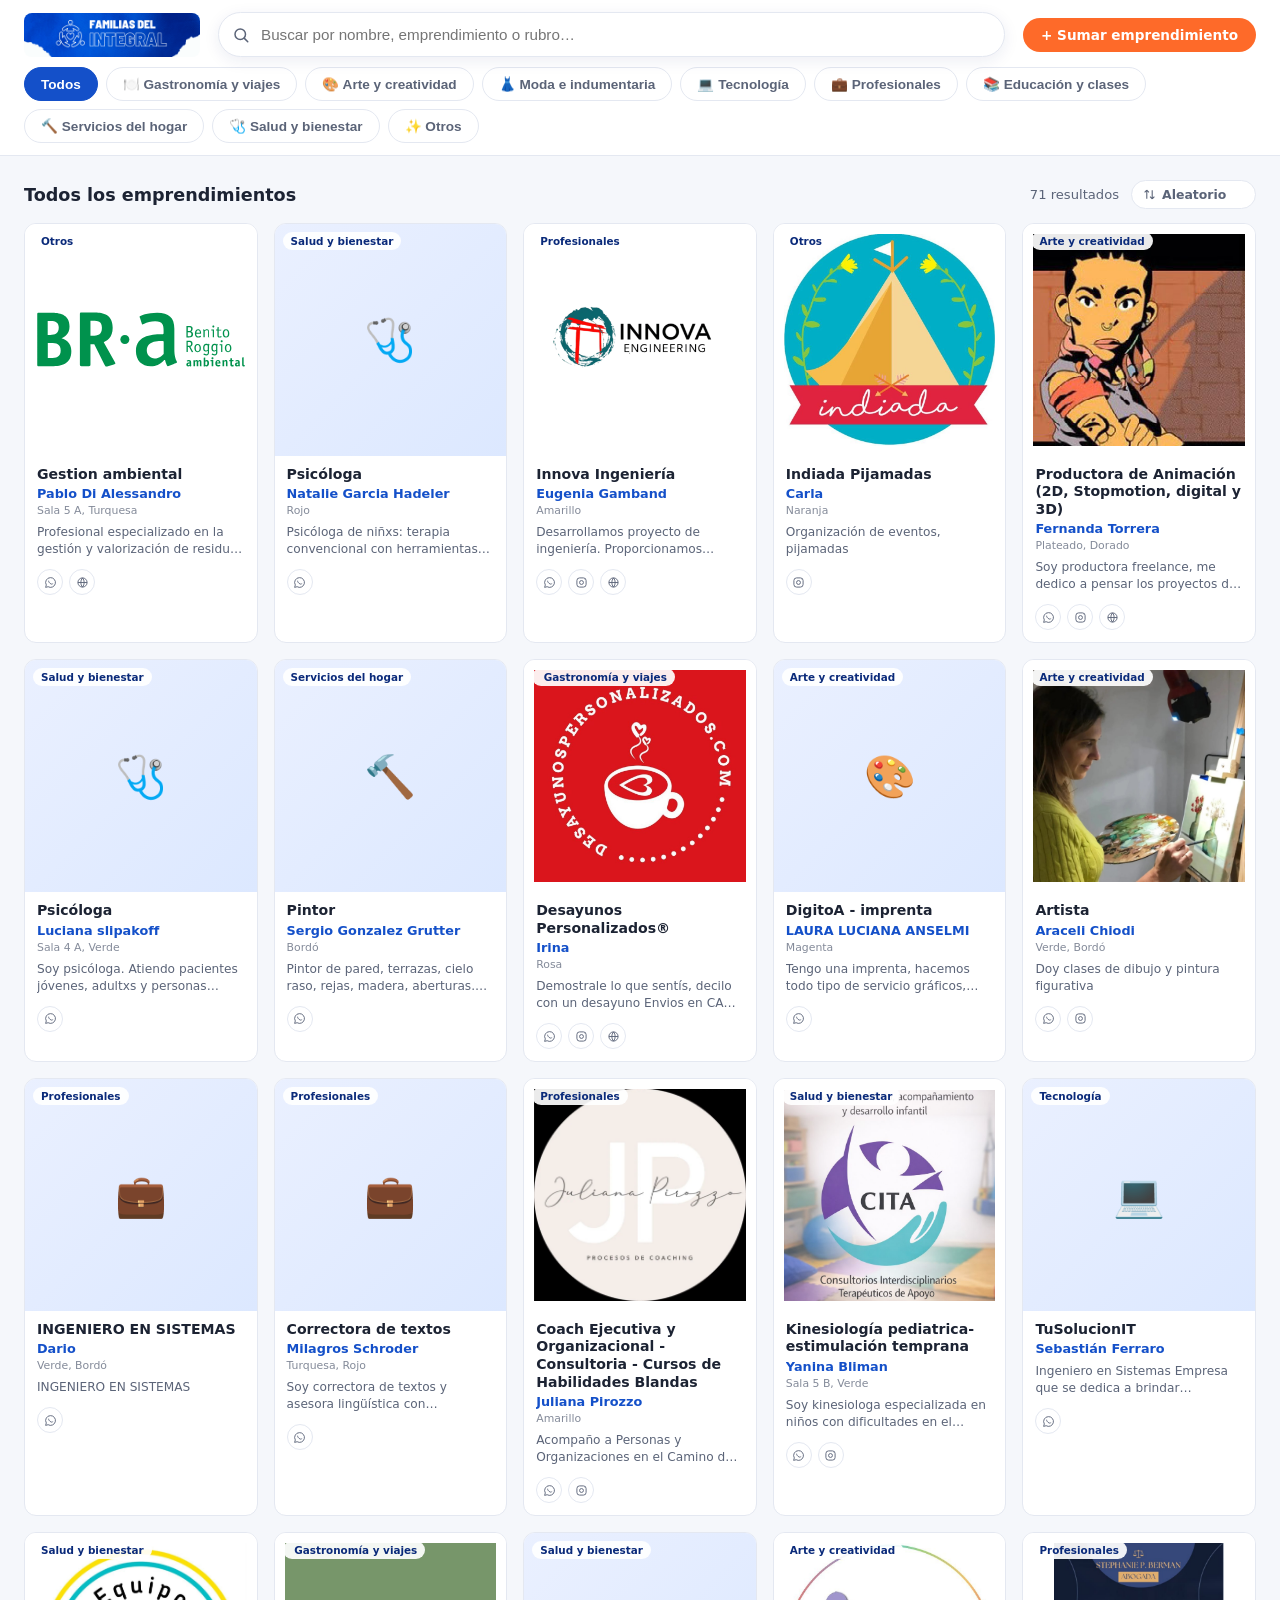
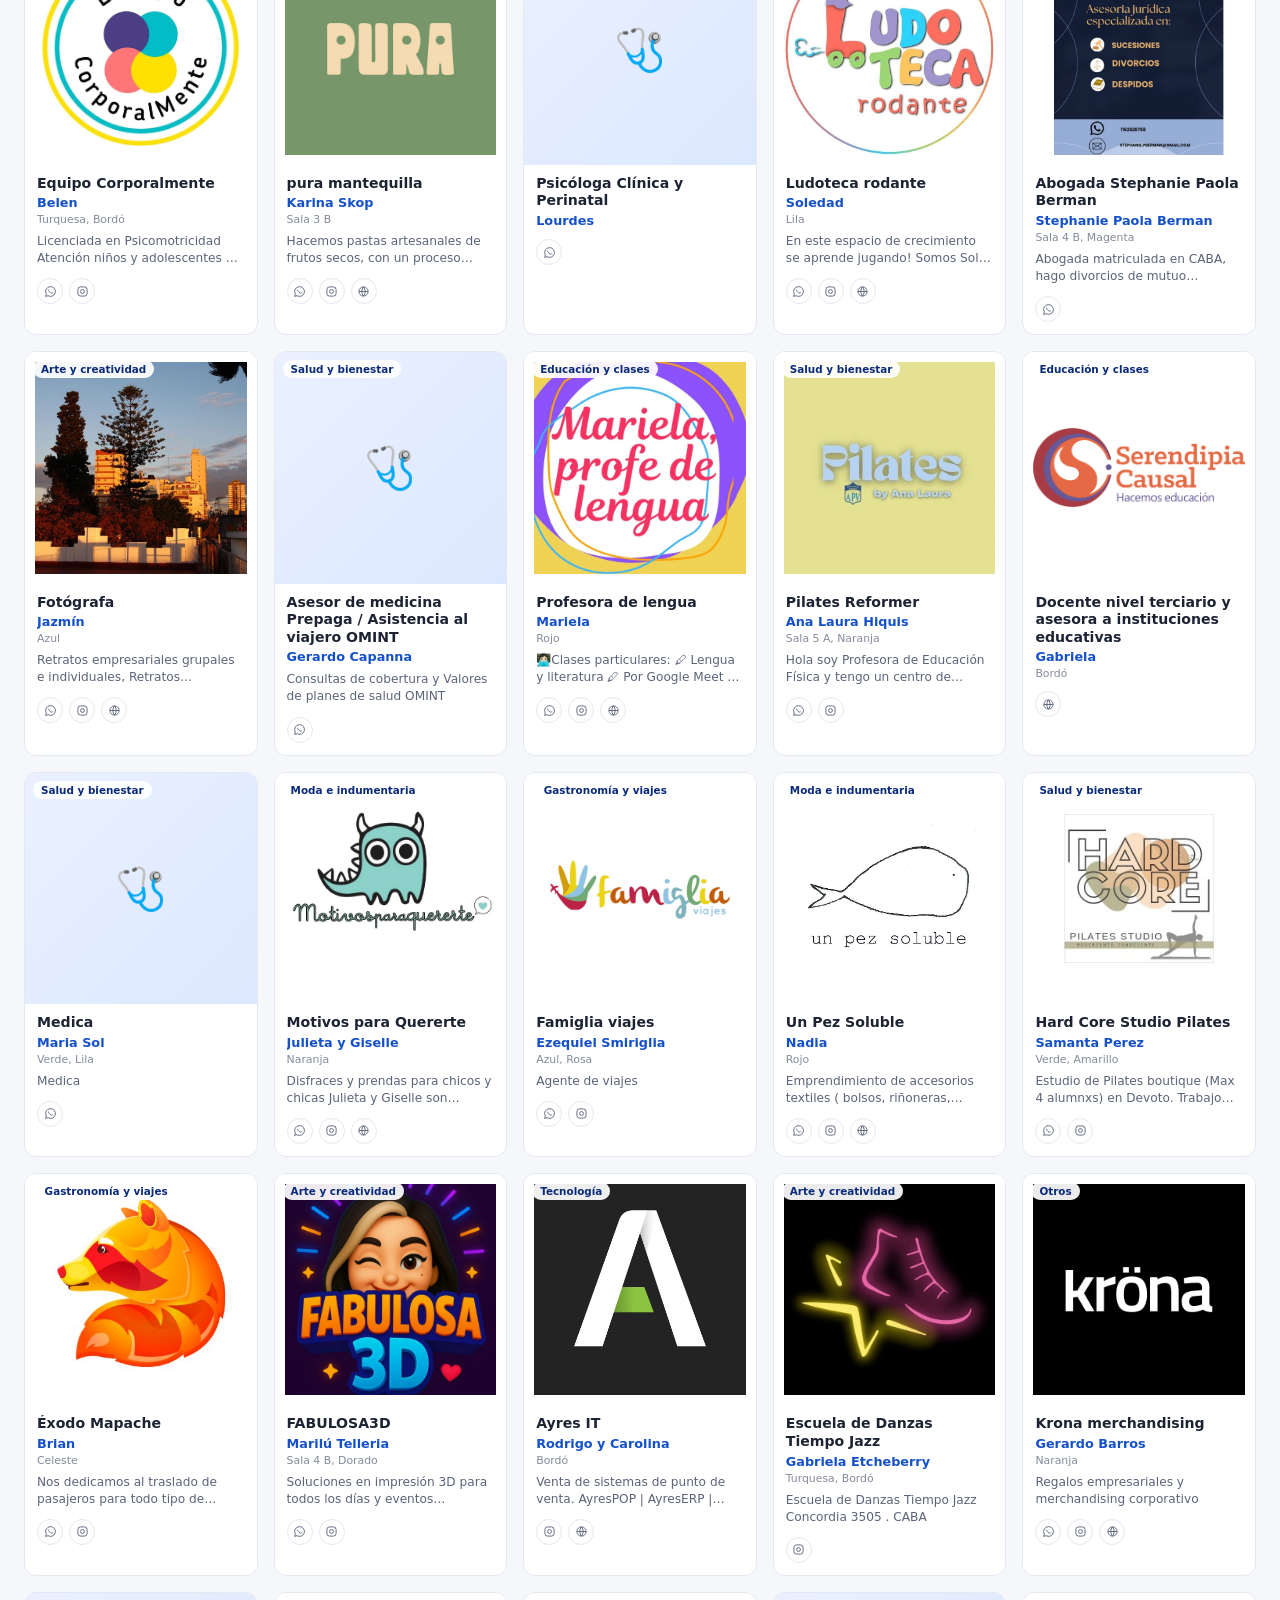
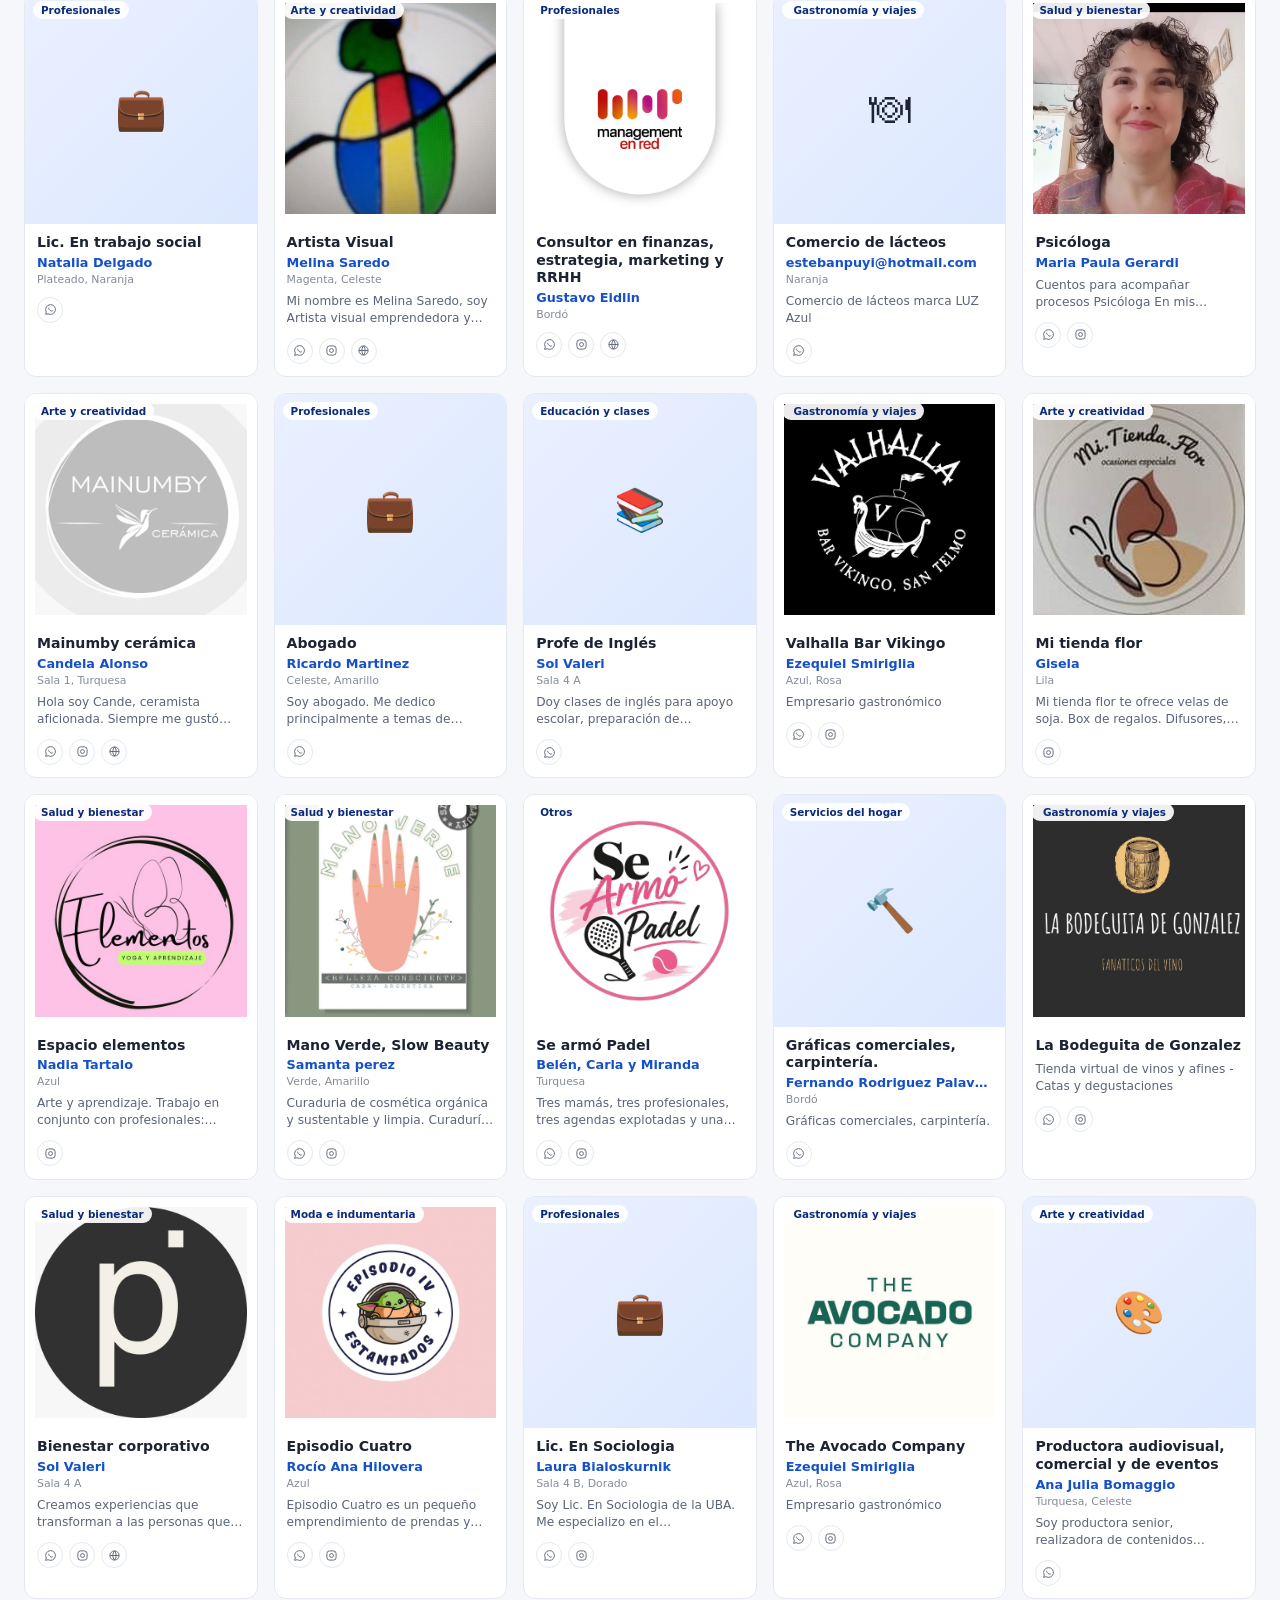
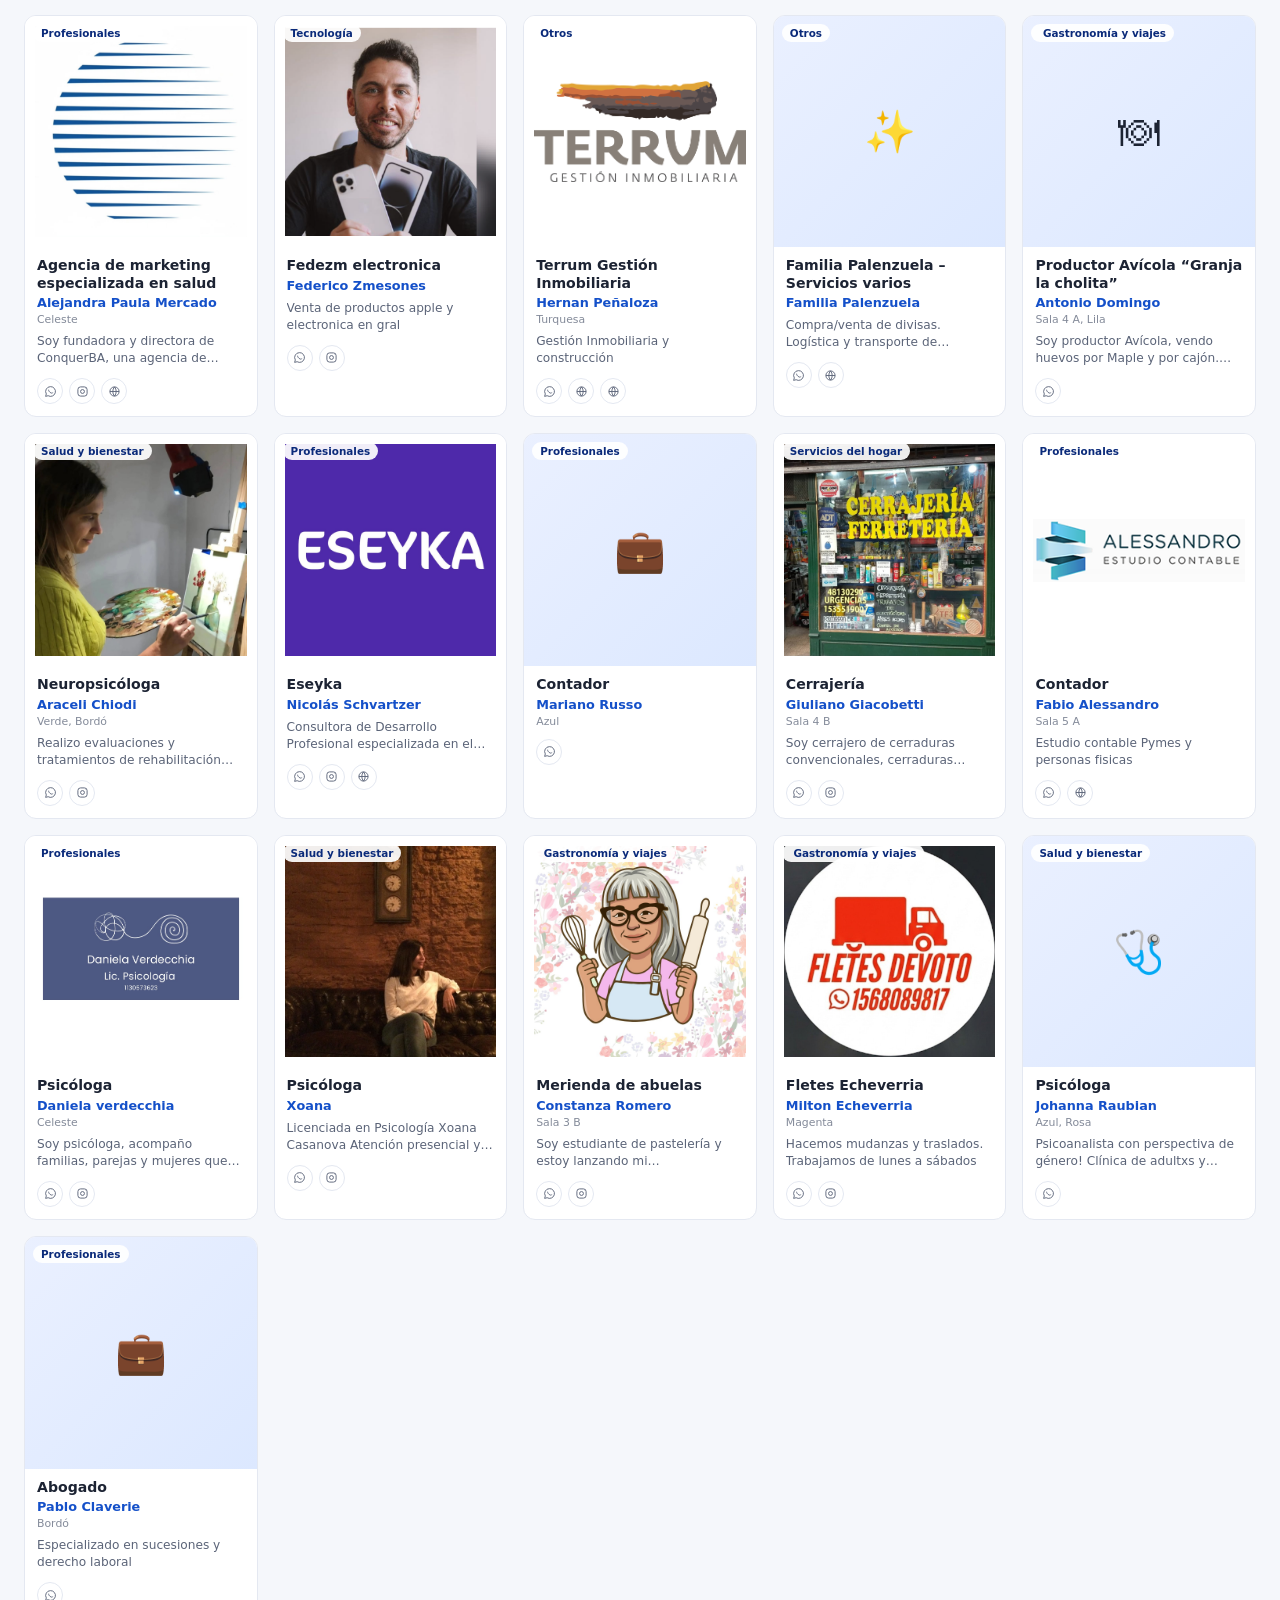
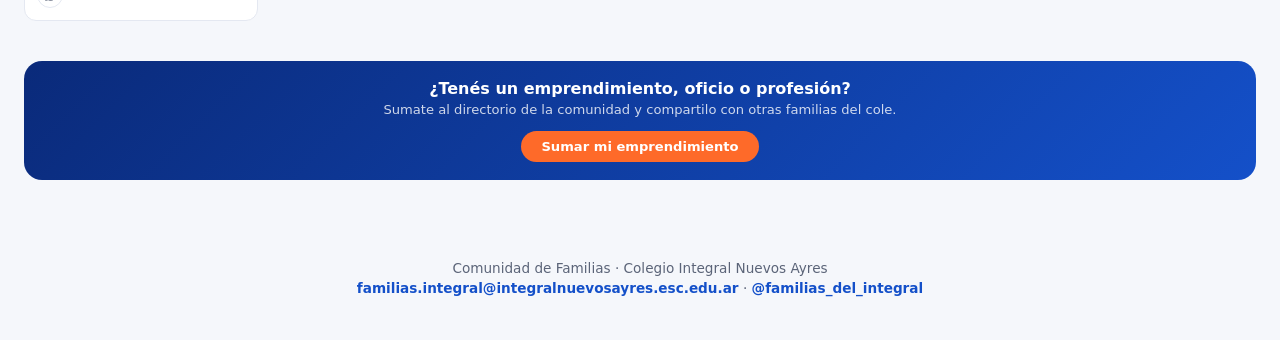
==== commit 073f8a98: "Add files via upload" ====
--- a/index.html
+++ b/index.html
@@ -67,7 +67,12 @@
 
 <div id="modalOverlay" class="modal-overlay" hidden>
   <div class="modal" id="modal" role="dialog" aria-modal="true">
-    <button class="modal__close" id="modalClose" aria-label="Cerrar">✕</button>
+    <div class="modal__actions">
+      <button class="modal__action-btn" id="modalShare" aria-label="Compartir">
+        <svg viewBox="0 0 24 24" fill="none" stroke="currentColor" stroke-width="2"><circle cx="18" cy="5" r="2.5"/><circle cx="6" cy="12" r="2.5"/><circle cx="18" cy="19" r="2.5"/><path d="M8.2 10.8 15.8 6.4M8.2 13.2l7.6 4.4"/></svg>
+      </button>
+      <button class="modal__action-btn" id="modalClose" aria-label="Cerrar">✕</button>
+    </div>
     <div id="modalContent"></div>
   </div>
 </div>
--- a/style.css
+++ b/style.css
@@ -245,9 +245,9 @@
   font-weight:800;
   margin:0;
   color:var(--ink);
-  white-space:nowrap;
-  overflow:hidden;
-  text-overflow:ellipsis;
+  white-space:normal;
+  overflow-wrap:break-word;
+  line-height:1.25;
 }
 .card__person{
   font-size:0.8rem;
@@ -416,10 +416,15 @@
   animation:popIn .15s ease;
 }
 @keyframes popIn{from{transform:translateY(10px);opacity:0;}to{transform:translateY(0);opacity:1;}}
-.modal__close{
+.modal__actions{
   position:absolute;
   top:14px;
   right:14px;
+  display:flex;
+  gap:8px;
+  z-index:2;
+}
+.modal__action-btn{
   width:34px;
   height:34px;
   border-radius:50%;
@@ -433,9 +438,34 @@
   align-items:center;
   justify-content:center;
   box-shadow:0 2px 8px rgba(20,40,110,0.18);
-  z-index:2;
-}
-.modal__close:hover{background:#fff;}
+  transition:all .15s ease;
+}
+.modal__action-btn svg{width:16px;height:16px;}
+.modal__action-btn:hover{background:#fff;color:var(--blue);}
+
+/* ---------- TOAST (confirmación al copiar el link) ---------- */
+.toast{
+  position:fixed;
+  left:50%;
+  bottom:24px;
+  transform:translateX(-50%) translateY(20px);
+  background:var(--ink);
+  color:#fff;
+  padding:10px 20px;
+  border-radius:999px;
+  font-size:0.85rem;
+  font-weight:600;
+  box-shadow:0 4px 16px rgba(0,0,0,0.25);
+  opacity:0;
+  pointer-events:none;
+  transition:opacity .2s ease, transform .2s ease;
+  z-index:300;
+  white-space:nowrap;
+}
+.toast.show{
+  opacity:1;
+  transform:translateX(-50%) translateY(0);
+}
 .modal__media{
   width:100%;
   aspect-ratio:4/3;
@@ -530,9 +560,23 @@
 
 /* ---------- RESPONSIVE ---------- */
 @media (max-width:720px){
+  .topbar{position:static;}
   .topbar__inner{flex-wrap:wrap;}
   .search-wrap--inline{order:2;flex:1 1 100%;max-width:none;}
   .btn-primary--sm{order:3;margin-left:0;}
+  .chips{
+    flex-wrap:nowrap;
+    overflow-x:auto;
+    -webkit-overflow-scrolling:touch;
+    scrollbar-width:none;
+    padding-bottom:2px;
+  }
+  .chips::-webkit-scrollbar{display:none;}
+  .chip{
+    padding:6px 12px;
+    font-size:0.78rem;
+    flex-shrink:0;
+  }
 }
 @media (max-width:560px){
   .grid{grid-template-columns:repeat(2,1fr);}
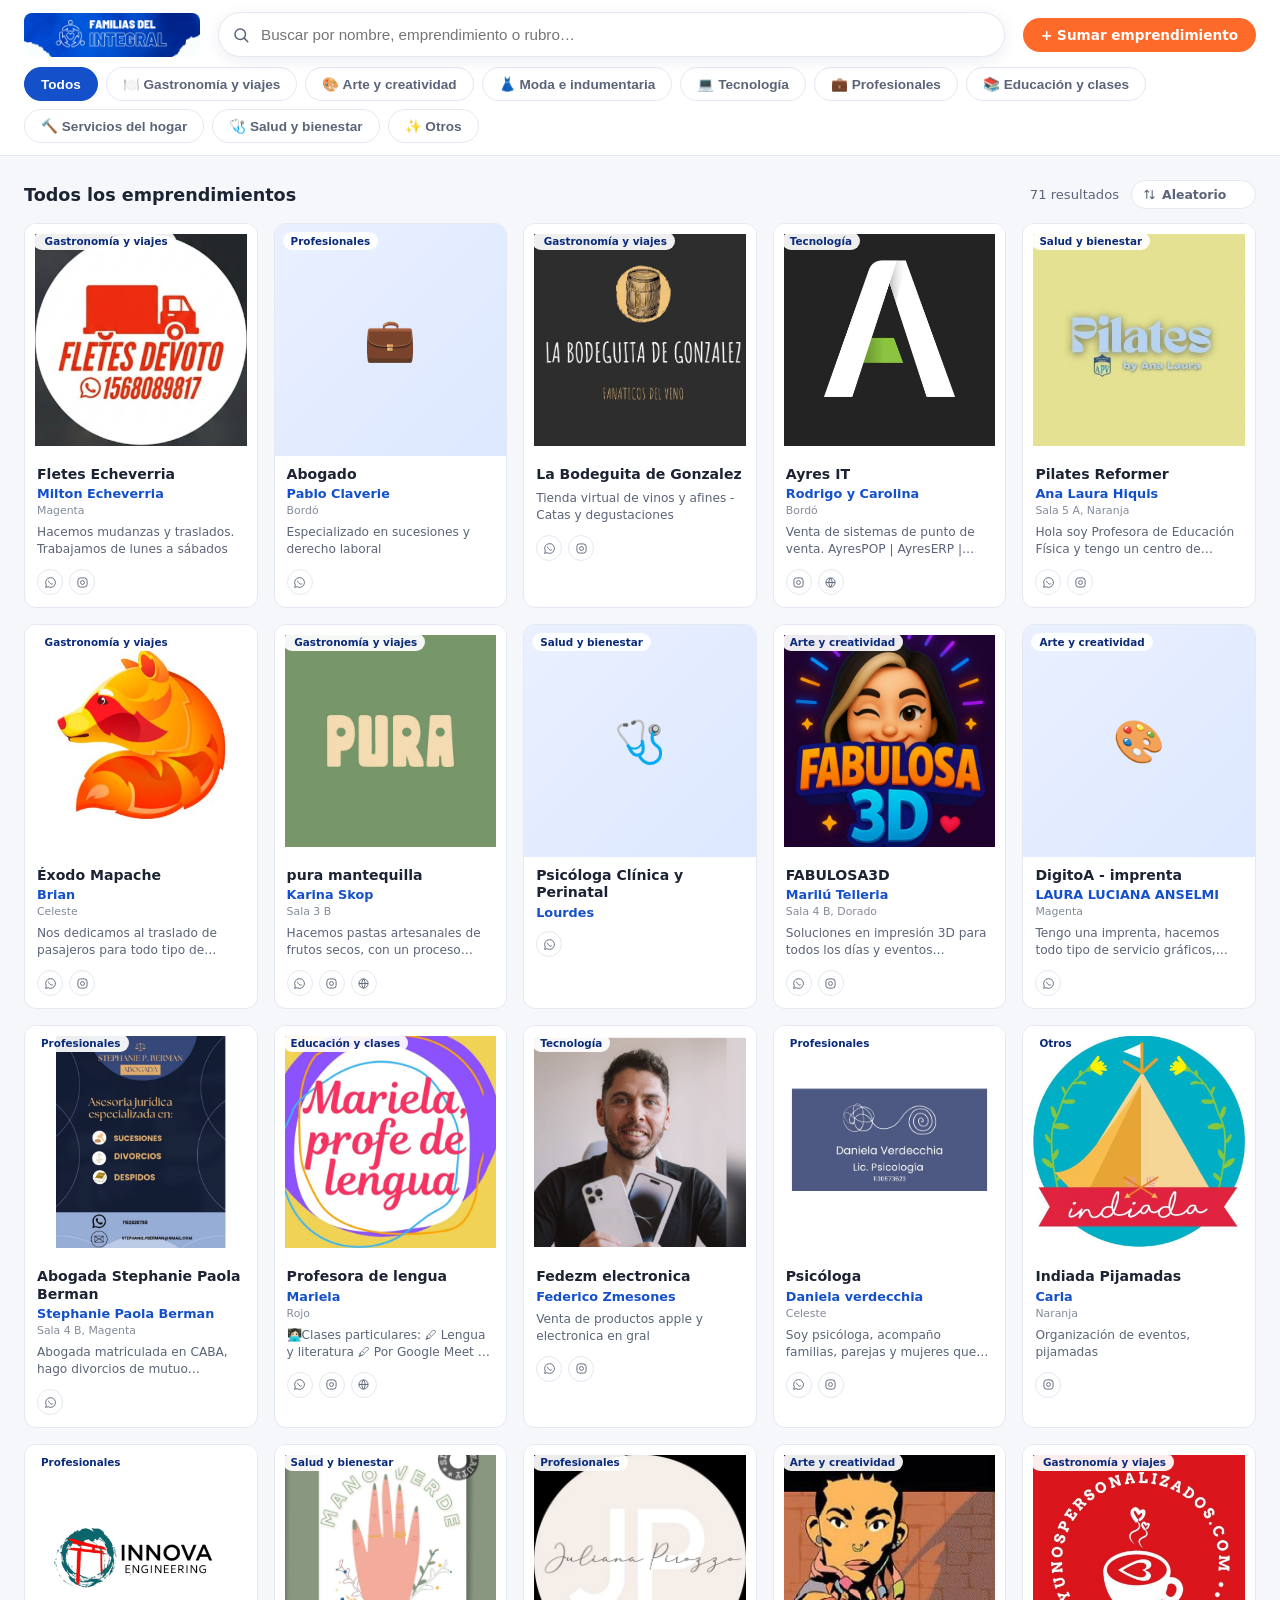
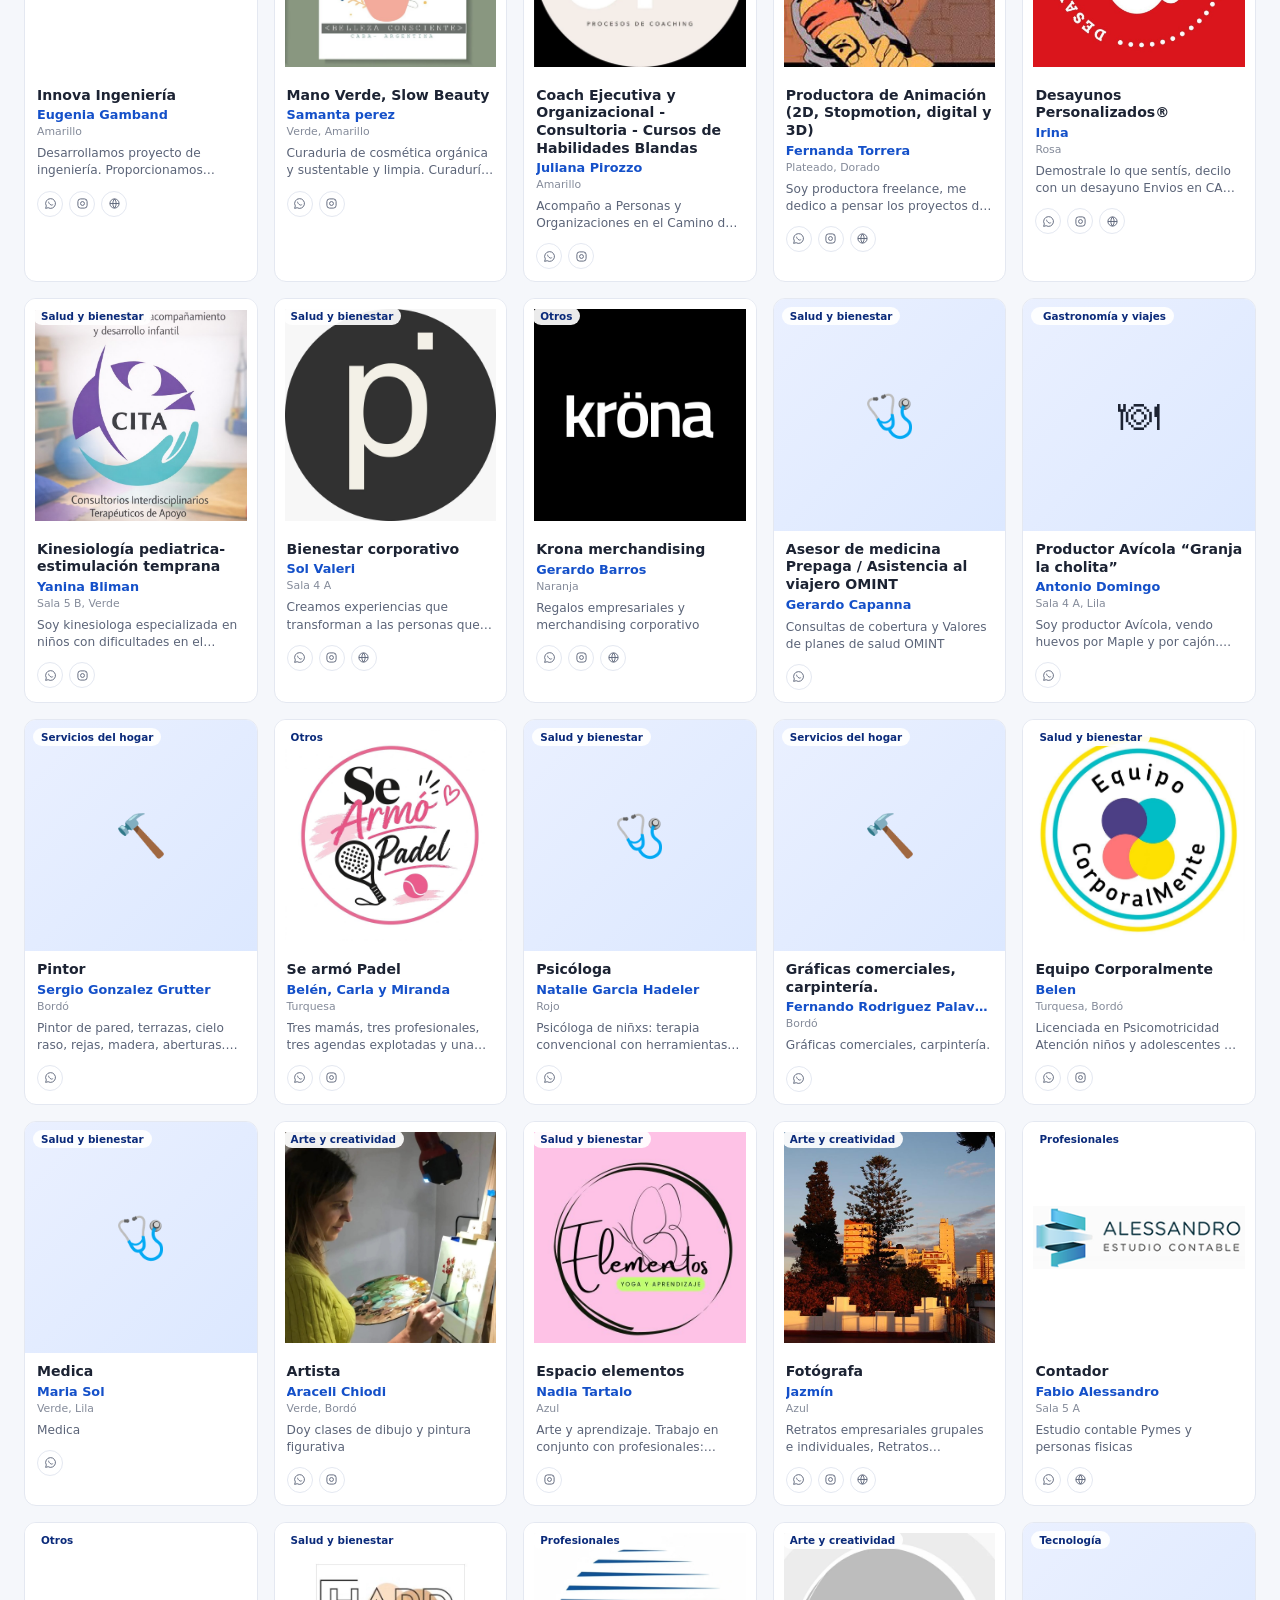
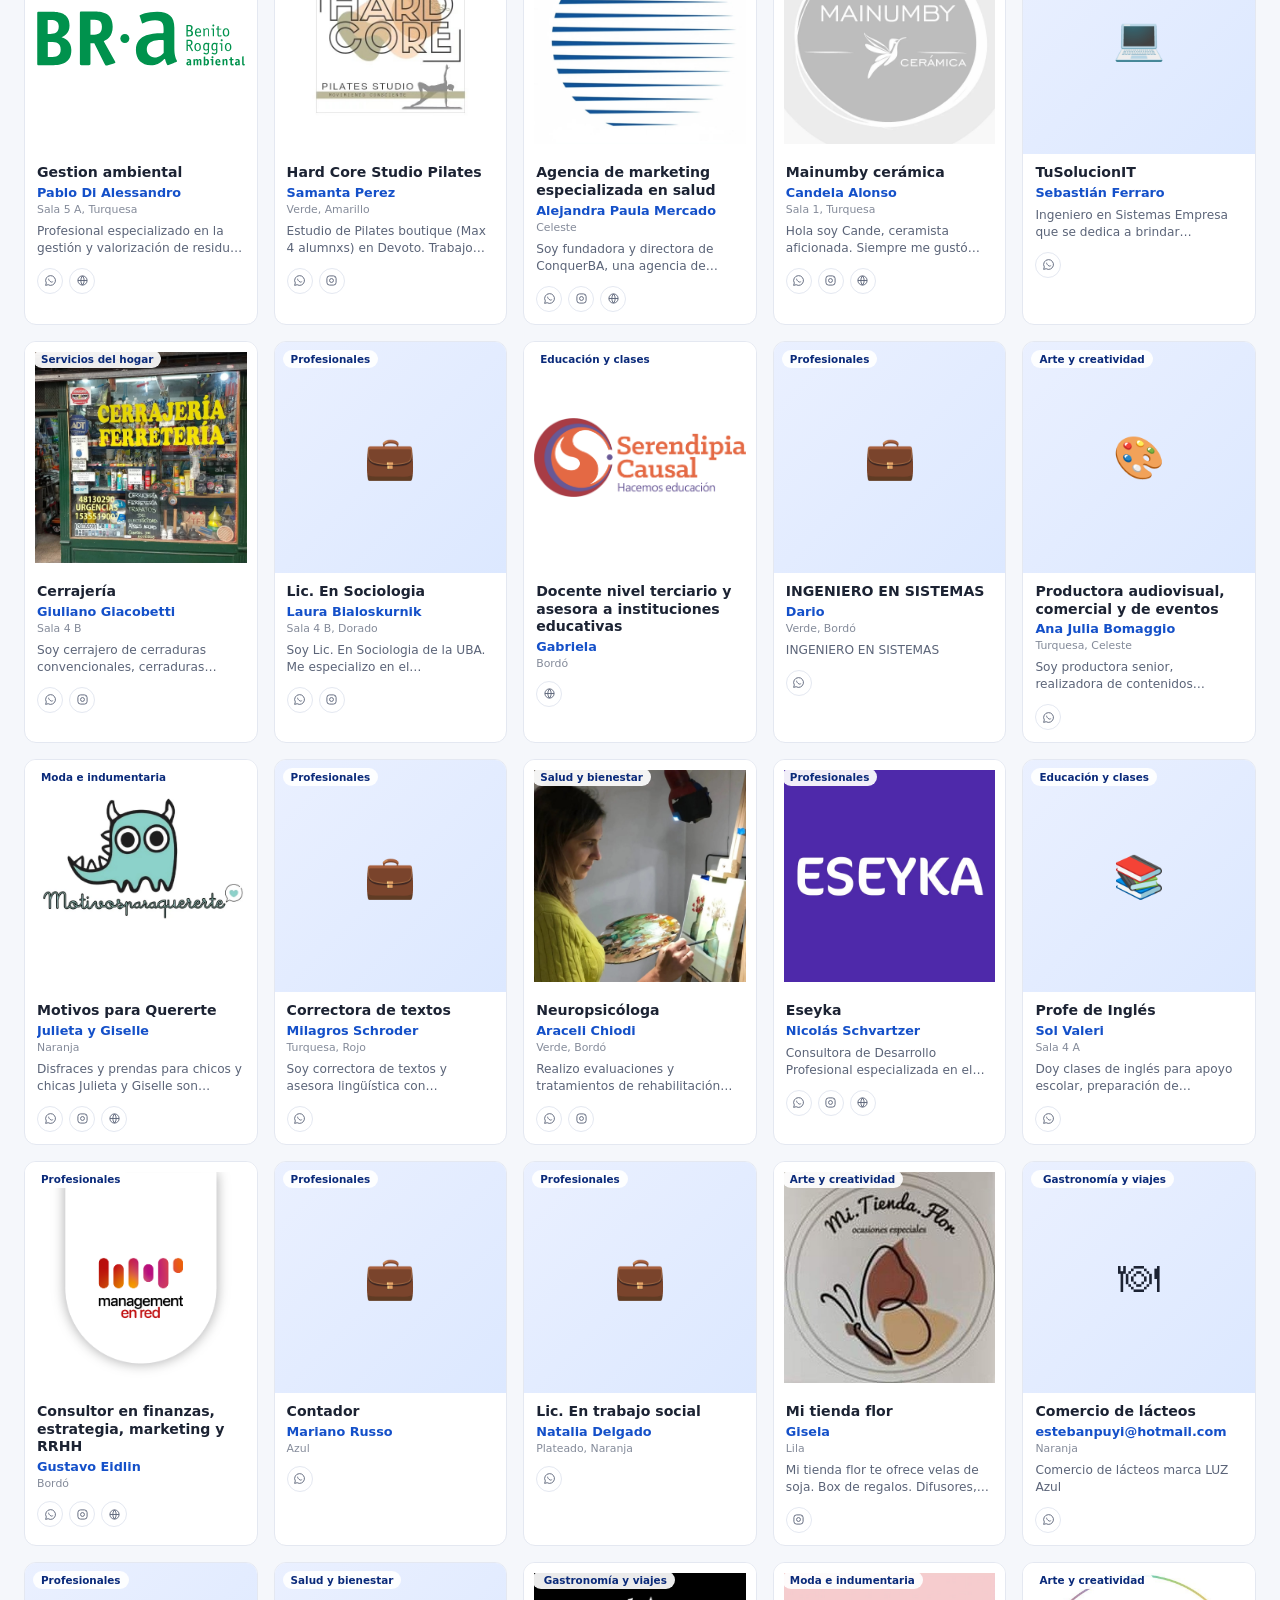
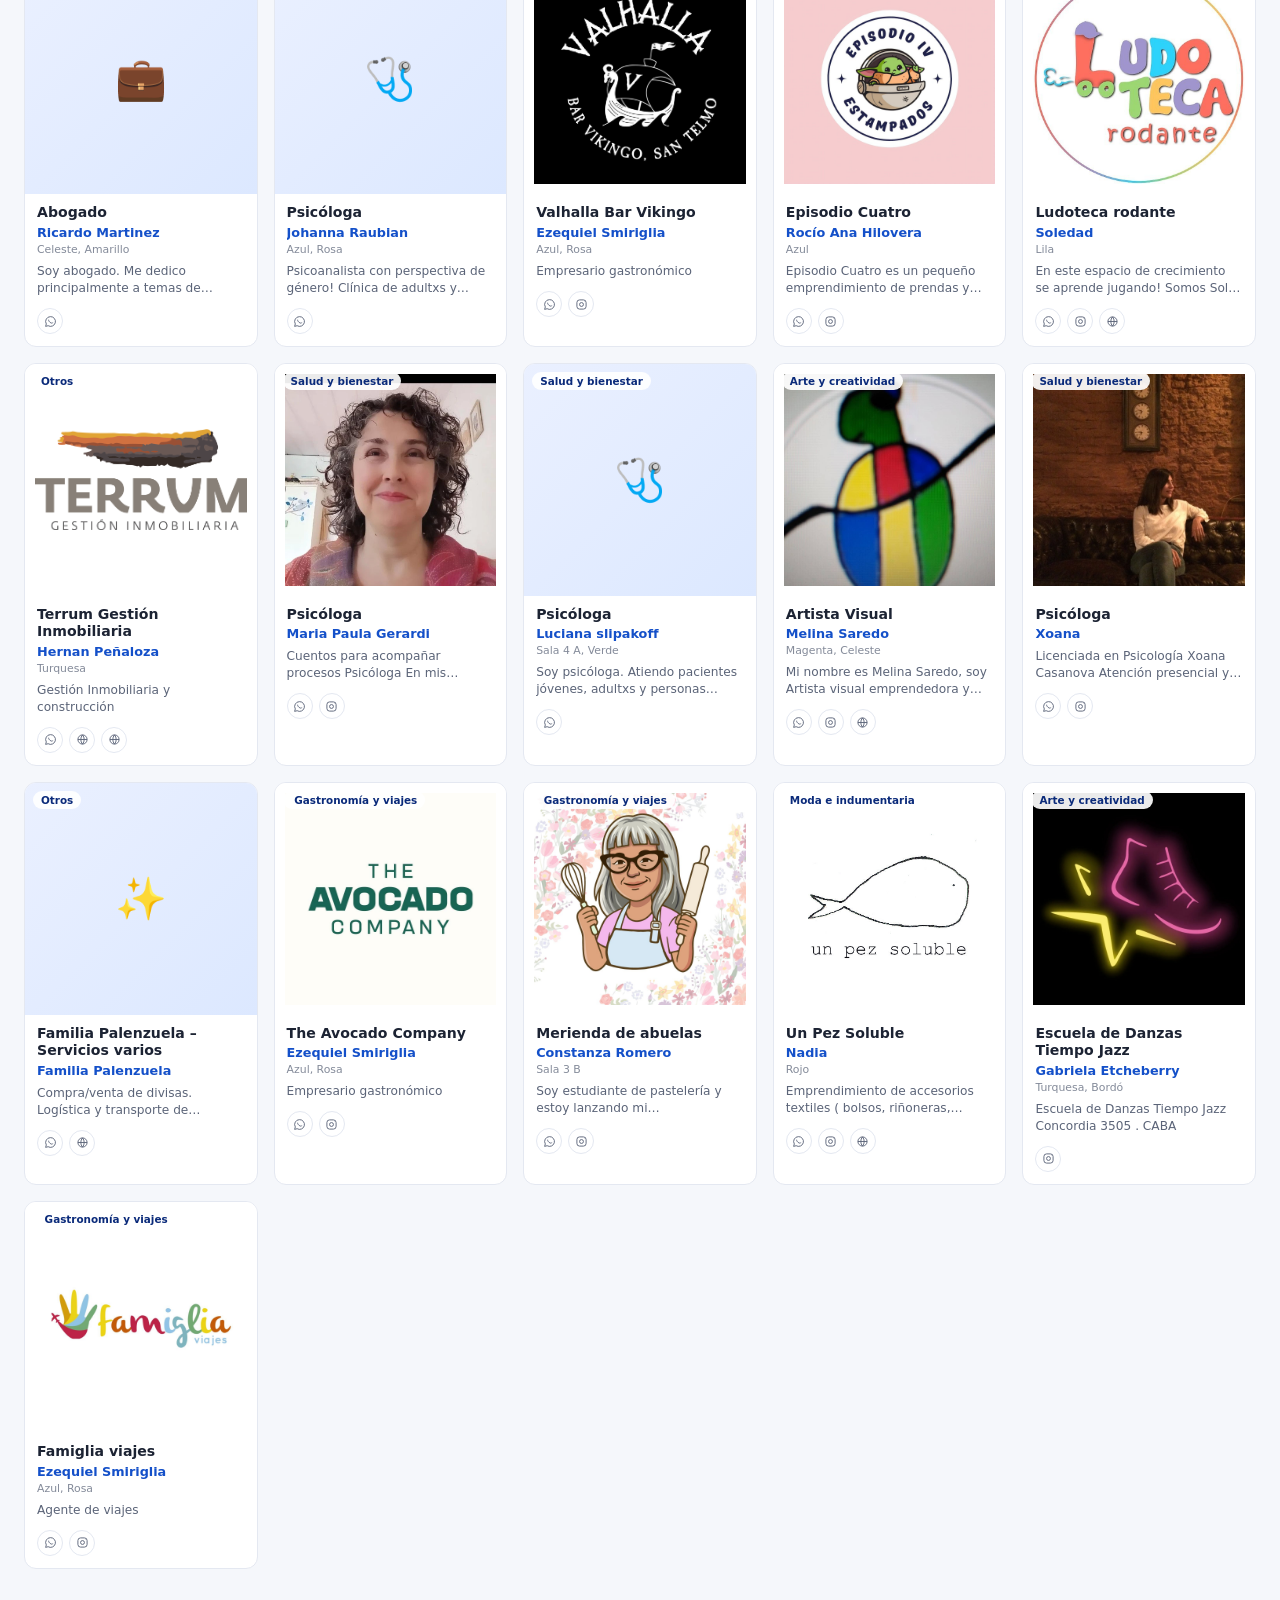
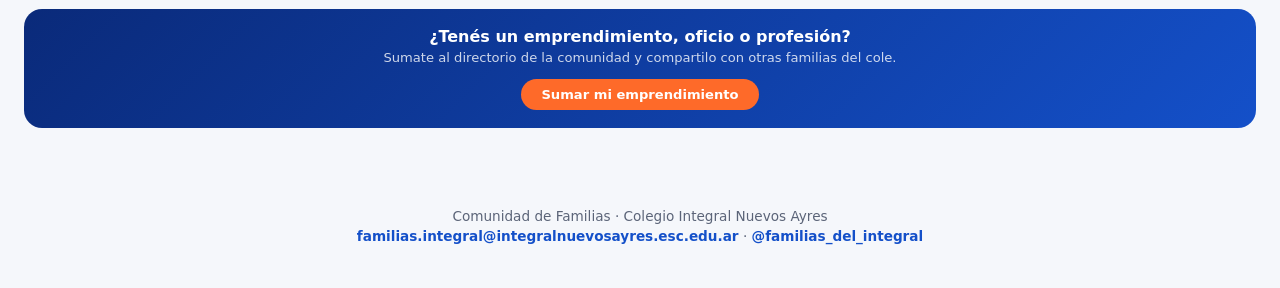
==== commit e259bd8b: "Add files via upload" ====
--- a/index.html
+++ b/index.html
@@ -68,9 +68,21 @@
 <div id="modalOverlay" class="modal-overlay" hidden>
   <div class="modal" id="modal" role="dialog" aria-modal="true">
     <div class="modal__actions">
-      <button class="modal__action-btn" id="modalShare" aria-label="Compartir">
-        <svg viewBox="0 0 24 24" fill="none" stroke="currentColor" stroke-width="2"><circle cx="18" cy="5" r="2.5"/><circle cx="6" cy="12" r="2.5"/><circle cx="18" cy="19" r="2.5"/><path d="M8.2 10.8 15.8 6.4M8.2 13.2l7.6 4.4"/></svg>
-      </button>
+      <div class="share-menu-wrap">
+        <button class="modal__action-btn" id="modalShare" aria-label="Compartir" aria-haspopup="true" aria-expanded="false">
+          <svg viewBox="0 0 24 24" fill="none" stroke="currentColor" stroke-width="2"><circle cx="18" cy="5" r="2.5"/><circle cx="6" cy="12" r="2.5"/><circle cx="18" cy="19" r="2.5"/><path d="M8.2 10.8 15.8 6.4M8.2 13.2l7.6 4.4"/></svg>
+        </button>
+        <div class="share-menu" id="shareMenu" hidden>
+          <button class="share-menu__item" id="shareCopyLink" type="button">
+            <svg viewBox="0 0 24 24" fill="none" stroke="currentColor" stroke-width="2"><path d="M10 14a4 4 0 0 0 5.66 0l3-3a4 4 0 0 0-5.66-5.66l-1.5 1.5"/><path d="M14 10a4 4 0 0 0-5.66 0l-3 3a4 4 0 0 0 5.66 5.66l1.5-1.5"/></svg>
+            Copiar link
+          </button>
+          <button class="share-menu__item" id="shareWhatsapp" type="button">
+            <svg viewBox="0 0 24 24" fill="none" stroke="currentColor" stroke-width="1.7"><path d="M12 3a9 9 0 0 0-7.75 13.54L3 21l4.6-1.22A9 9 0 1 0 12 3Z"/><path d="M8.5 8.7c-.15.9.2 1.9.9 2.9.9 1.3 2 2.2 3.3 2.9 1 .5 1.9.7 2.6.4.4-.2.9-.7 1-1.1"/></svg>
+            Compartir por WhatsApp
+          </button>
+        </div>
+      </div>
       <button class="modal__action-btn" id="modalClose" aria-label="Cerrar">✕</button>
     </div>
     <div id="modalContent"></div>
--- a/style.css
+++ b/style.css
@@ -424,6 +424,46 @@
   gap:8px;
   z-index:2;
 }
+.share-menu-wrap{
+  position:relative;
+}
+.share-menu{
+  position:absolute;
+  top:42px;
+  right:0;
+  background:#fff;
+  border:1px solid var(--border);
+  border-radius:12px;
+  box-shadow:var(--shadow-hover);
+  padding:6px;
+  display:flex;
+  flex-direction:column;
+  gap:2px;
+  min-width:200px;
+  z-index:5;
+}
+.share-menu[hidden]{display:none;}
+.share-menu__item{
+  display:flex;
+  align-items:center;
+  gap:10px;
+  padding:9px 12px;
+  border:none;
+  background:none;
+  border-radius:8px;
+  font-size:0.85rem;
+  font-weight:600;
+  color:var(--ink);
+  cursor:pointer;
+  text-align:left;
+  white-space:nowrap;
+  font-family:inherit;
+  transition:background .15s ease;
+}
+.share-menu__item svg{width:17px;height:17px;flex-shrink:0;color:var(--ink-soft);}
+.share-menu__item:hover{background:var(--bg);}
+.share-menu__item:hover svg{color:var(--blue);}
+#shareWhatsapp:hover svg{color:#1aa64c;}
 .modal__action-btn{
   width:34px;
   height:34px;
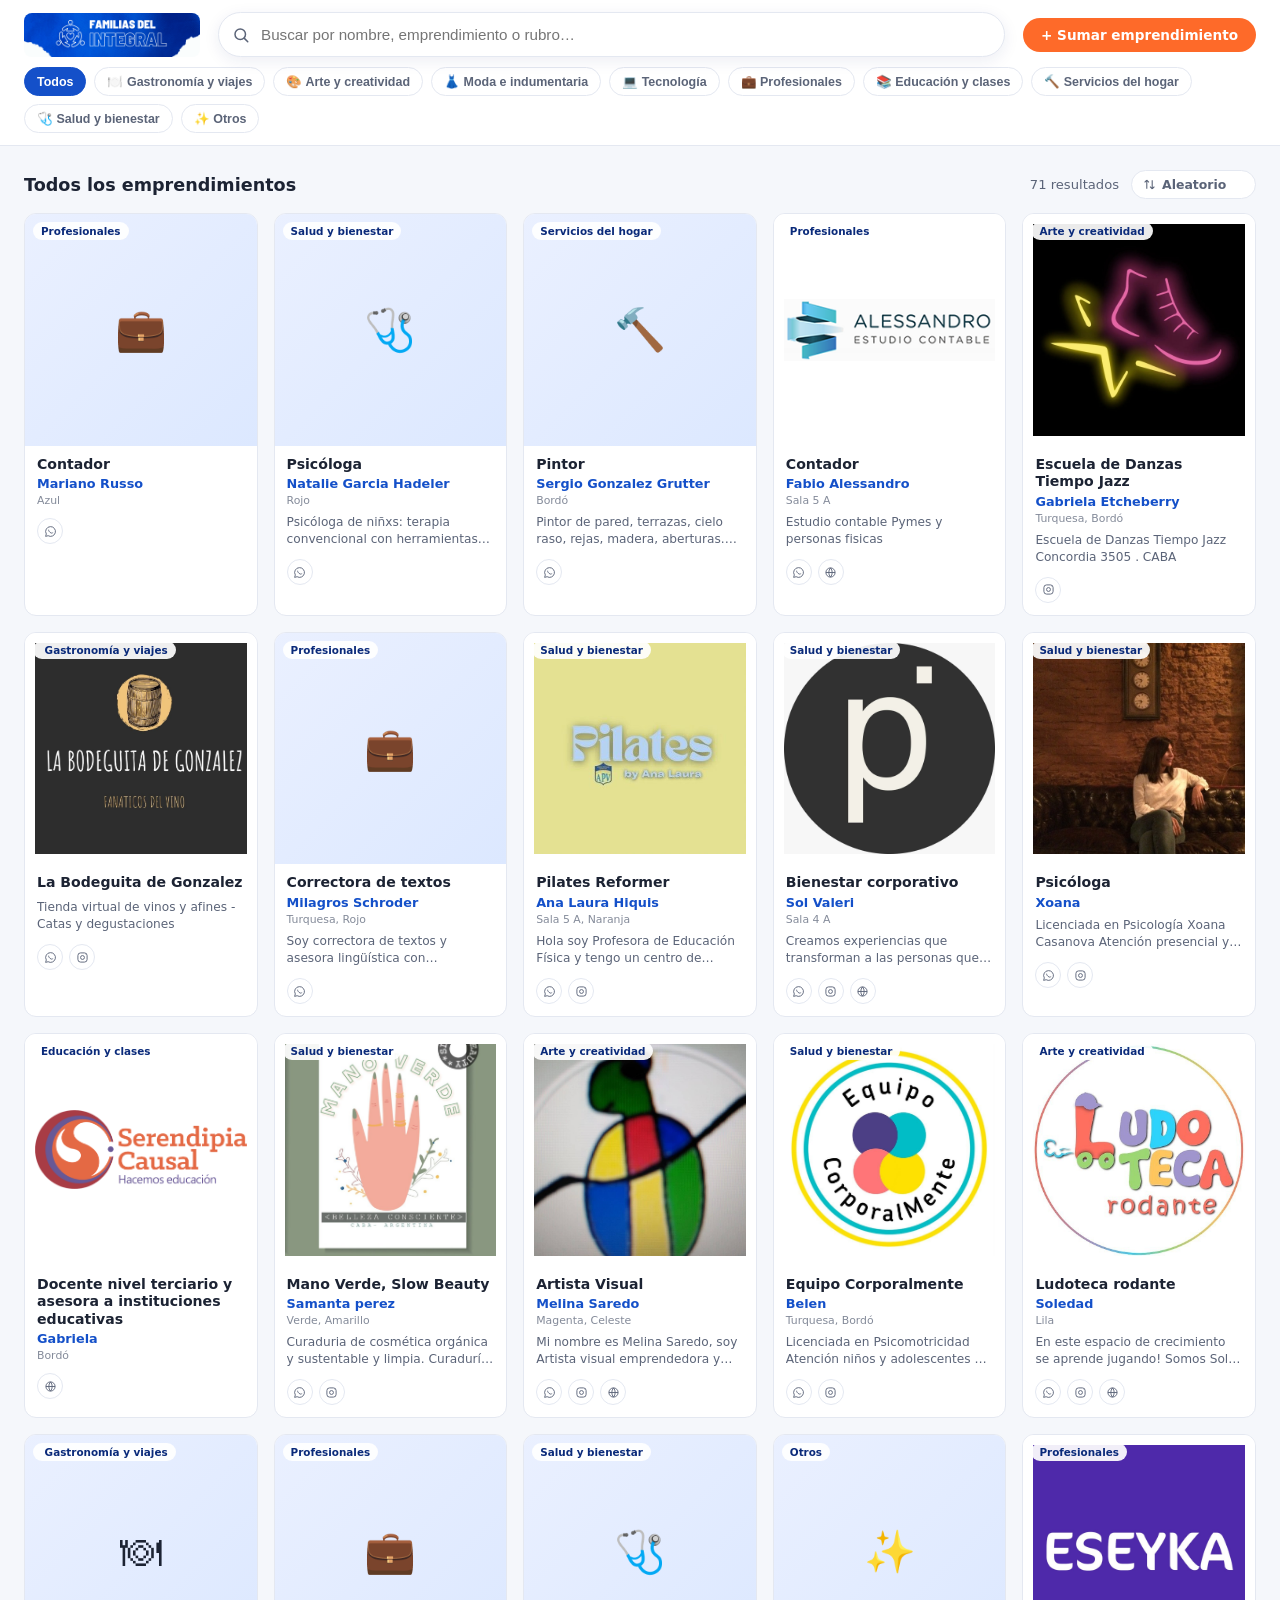
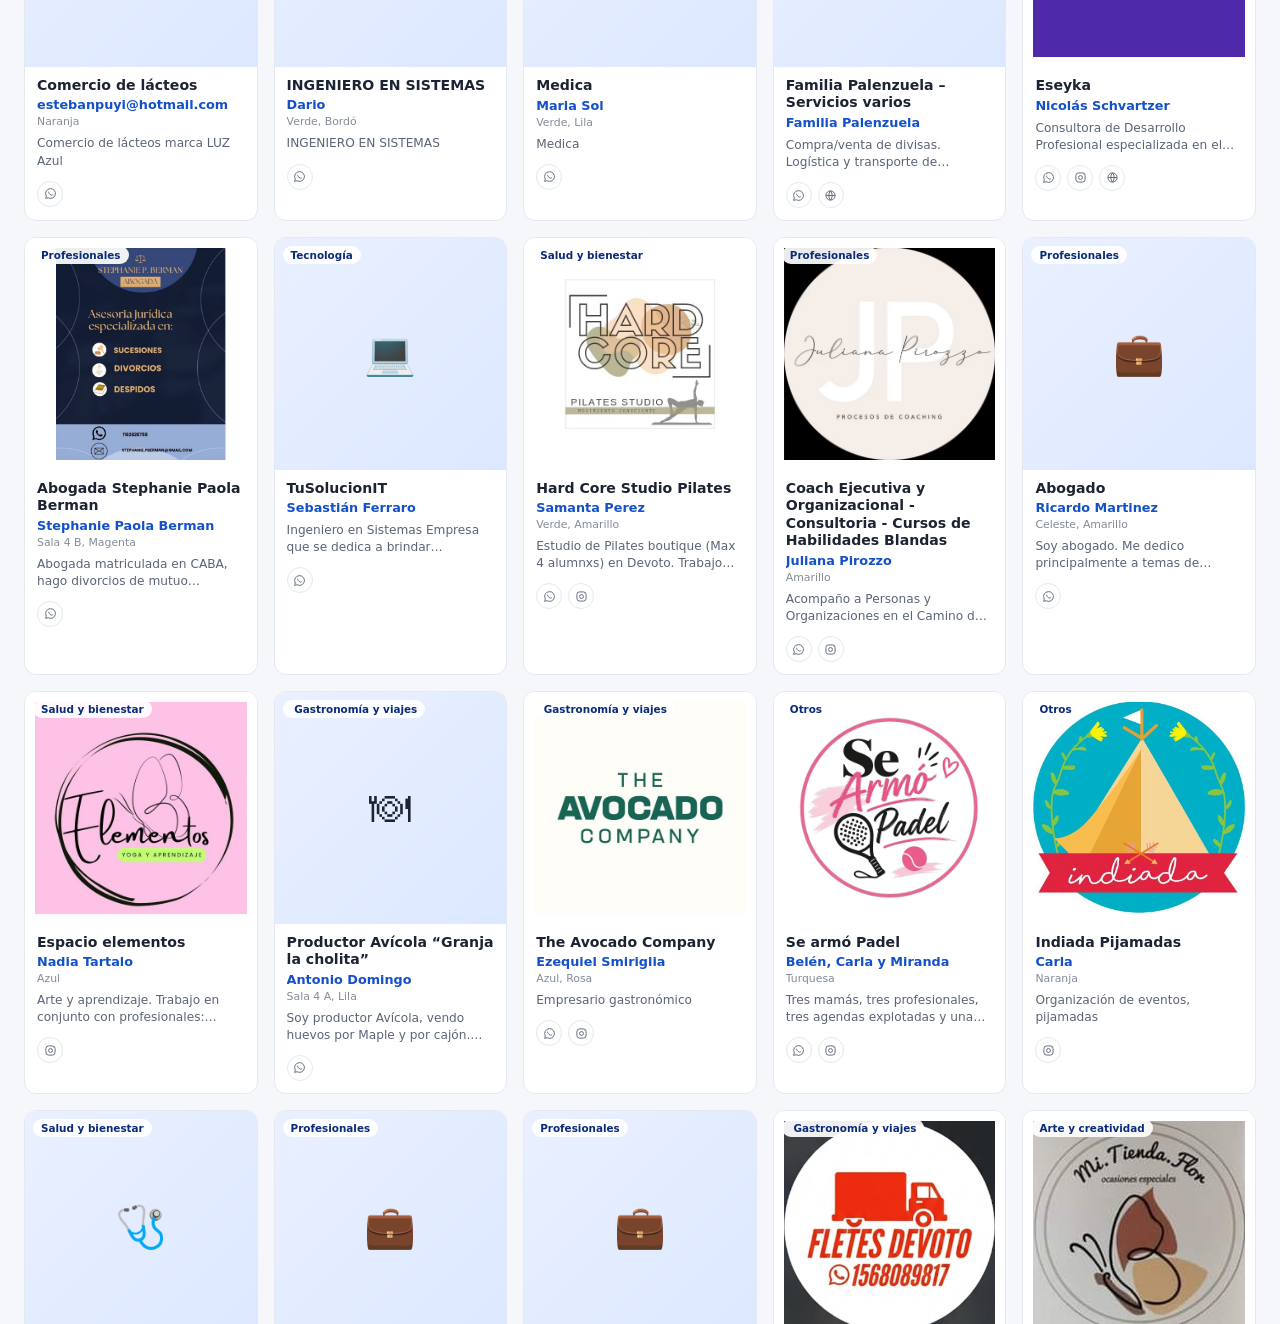
==== commit c4440728: "Add files via upload" ====
--- a/index.html
+++ b/index.html
@@ -3,106 +3,40 @@
 <head>
 <meta charset="UTF-8">
 <meta name="viewport" content="width=device-width, initial-scale=1.0">
-<title>Familias del Integral · Directorio de la comunidad</title>
-<meta name="description" content="Emprendimientos, oficios y profesiones de la comunidad del Colegio Integral Nuevos Ayres.">
-<link rel="icon" href="data:image/svg+xml,<svg xmlns=%22http://www.w3.org/2000/svg%22 viewBox=%220 0 100 100%22><text y=%22.9em%22 font-size=%2290%22>💙</text></svg>">
-<link rel="stylesheet" href="style.css">
+<title>Familias del Integral</title>
+<meta http-equiv="refresh" content="0; url=emprendimientos/">
+<link rel="canonical" href="emprendimientos/">
+<meta name="robots" content="noindex">
+<style>
+  :root{
+    --blue-deep:#0a2a7a;
+    --blue:#1450c9;
+    --bg:#f5f7fb;
+    --ink:#1c2333;
+    --ink-soft:#5b6478;
+  }
+  *{box-sizing:border-box;}
+  html,body{margin:0;padding:0;height:100%;}
+  body{
+    background:var(--bg);
+    color:var(--ink);
+    font-family:'Segoe UI',system-ui,-apple-system,Roboto,Helvetica,Arial,sans-serif;
+    display:flex;
+    align-items:center;
+    justify-content:center;
+    min-height:100vh;
+    text-align:center;
+    padding:24px;
+  }
+  .box p{color:var(--ink-soft);font-size:0.95rem;margin:4px 0;}
+  .box a{color:var(--blue);font-weight:700;text-decoration:none;}
+  .box a:hover{color:var(--blue-deep);}
+</style>
 </head>
 <body>
-
-<header class="topbar">
-  <div class="topbar__inner">
-    <img class="topbar__logo" src="header.png" alt="Familias del Integral">
-    <div class="search-wrap search-wrap--inline">
-      <svg class="search-icon" viewBox="0 0 24 24" aria-hidden="true"><circle cx="11" cy="11" r="7" fill="none" stroke="currentColor" stroke-width="2"/><line x1="16.5" y1="16.5" x2="21" y2="21" stroke="currentColor" stroke-width="2" stroke-linecap="round"/></svg>
-      <input id="search" type="text" placeholder="Buscar por nombre, emprendimiento o rubro…" autocomplete="off">
-    </div>
-    <a class="btn-primary btn-primary--sm" id="formLinkTop" href="#" target="_blank" rel="noopener">+ Sumar emprendimiento</a>
+  <div class="box">
+    <p>Redirigiendo al directorio de la comunidad…</p>
+    <p><a href="emprendimientos/">Si no fuiste redirigido, hacé clic acá</a></p>
   </div>
-  <div class="topbar__chips">
-    <div id="chips" class="chips" role="tablist" aria-label="Filtrar por rubro">
-      <!-- chips insertados por JS -->
-    </div>
-  </div>
-</header>
-
-<main class="page">
-
-  <div class="section-row">
-    <h2 id="sectionTitle" class="section-title">Todos los emprendimientos</h2>
-    <div class="section-row__right">
-      <p id="count" class="count"></p>
-      <div class="sort-select-wrap">
-        <svg class="sort-select-icon" viewBox="0 0 24 24" fill="none" stroke="currentColor" stroke-width="2" aria-hidden="true"><path d="M7 4v16M7 4 3 8M7 4l4 4"/><path d="M17 20V4M17 20l4-4M17 20l-4-4"/></svg>
-        <select id="sortSelect" class="sort-select" aria-label="Ordenar resultados">
-          <option value="random">Aleatorio</option>
-          <option value="az">A → Z</option>
-          <option value="za">Z → A</option>
-        </select>
-      </div>
-    </div>
-  </div>
-
-  <section id="grid" class="grid" aria-live="polite">
-    <!-- tarjetas insertadas por JS -->
-  </section>
-
-  <div id="empty" class="empty" hidden>
-    <p>No encontramos resultados para tu búsqueda 🔍</p>
-    <button id="clearFilters" class="btn-ghost">Ver todos</button>
-  </div>
-
-  <div id="loading" class="loading">
-    <div class="spinner"></div>
-    <p>Cargando el directorio…</p>
-  </div>
-
-  <section class="cta">
-    <h2>¿Tenés un emprendimiento, oficio o profesión?</h2>
-    <p>Sumate al directorio de la comunidad y compartilo con otras familias del cole.</p>
-    <a class="btn-primary" id="formLink" href="#" target="_blank" rel="noopener">Sumar mi emprendimiento</a>
-  </section>
-
-</main>
-
-<div id="modalOverlay" class="modal-overlay" hidden>
-  <div class="modal" id="modal" role="dialog" aria-modal="true">
-    <div class="modal__actions">
-      <div class="share-menu-wrap">
-        <button class="modal__action-btn" id="modalShare" aria-label="Compartir" aria-haspopup="true" aria-expanded="false">
-          <svg viewBox="0 0 24 24" fill="none" stroke="currentColor" stroke-width="2"><circle cx="18" cy="5" r="2.5"/><circle cx="6" cy="12" r="2.5"/><circle cx="18" cy="19" r="2.5"/><path d="M8.2 10.8 15.8 6.4M8.2 13.2l7.6 4.4"/></svg>
-        </button>
-        <div class="share-menu" id="shareMenu" hidden>
-          <button class="share-menu__item" id="shareCopyLink" type="button">
-            <svg viewBox="0 0 24 24" fill="none" stroke="currentColor" stroke-width="2"><path d="M10 14a4 4 0 0 0 5.66 0l3-3a4 4 0 0 0-5.66-5.66l-1.5 1.5"/><path d="M14 10a4 4 0 0 0-5.66 0l-3 3a4 4 0 0 0 5.66 5.66l1.5-1.5"/></svg>
-            Copiar link
-          </button>
-          <button class="share-menu__item" id="shareWhatsapp" type="button">
-            <svg viewBox="0 0 24 24" fill="none" stroke="currentColor" stroke-width="1.7"><path d="M12 3a9 9 0 0 0-7.75 13.54L3 21l4.6-1.22A9 9 0 1 0 12 3Z"/><path d="M8.5 8.7c-.15.9.2 1.9.9 2.9.9 1.3 2 2.2 3.3 2.9 1 .5 1.9.7 2.6.4.4-.2.9-.7 1-1.1"/></svg>
-            Compartir por WhatsApp
-          </button>
-        </div>
-      </div>
-      <button class="modal__action-btn" id="modalClose" aria-label="Cerrar">✕</button>
-    </div>
-    <div id="modalContent"></div>
-  </div>
-</div>
-
-<div id="zoomOverlay" class="zoom-overlay" hidden>
-  <div id="zoomImage" class="zoom-overlay__image"></div>
-  <button class="zoom-overlay__close" id="zoomClose" aria-label="Cerrar">✕</button>
-</div>
-
-<footer class="footer">
-  <p>Comunidad de Familias · Colegio Integral Nuevos Ayres</p>
-  <p>
-    <a href="mailto:familias.integral@integralnuevosayres.esc.edu.ar">familias.integral@integralnuevosayres.esc.edu.ar</a>
-    ·
-    <a href="https://www.instagram.com/familias_del_integral/" target="_blank" rel="noopener">@familias_del_integral</a>
-  </p>
-</footer>
-
-<script src="script.js"></script>
 </body>
 </html>
